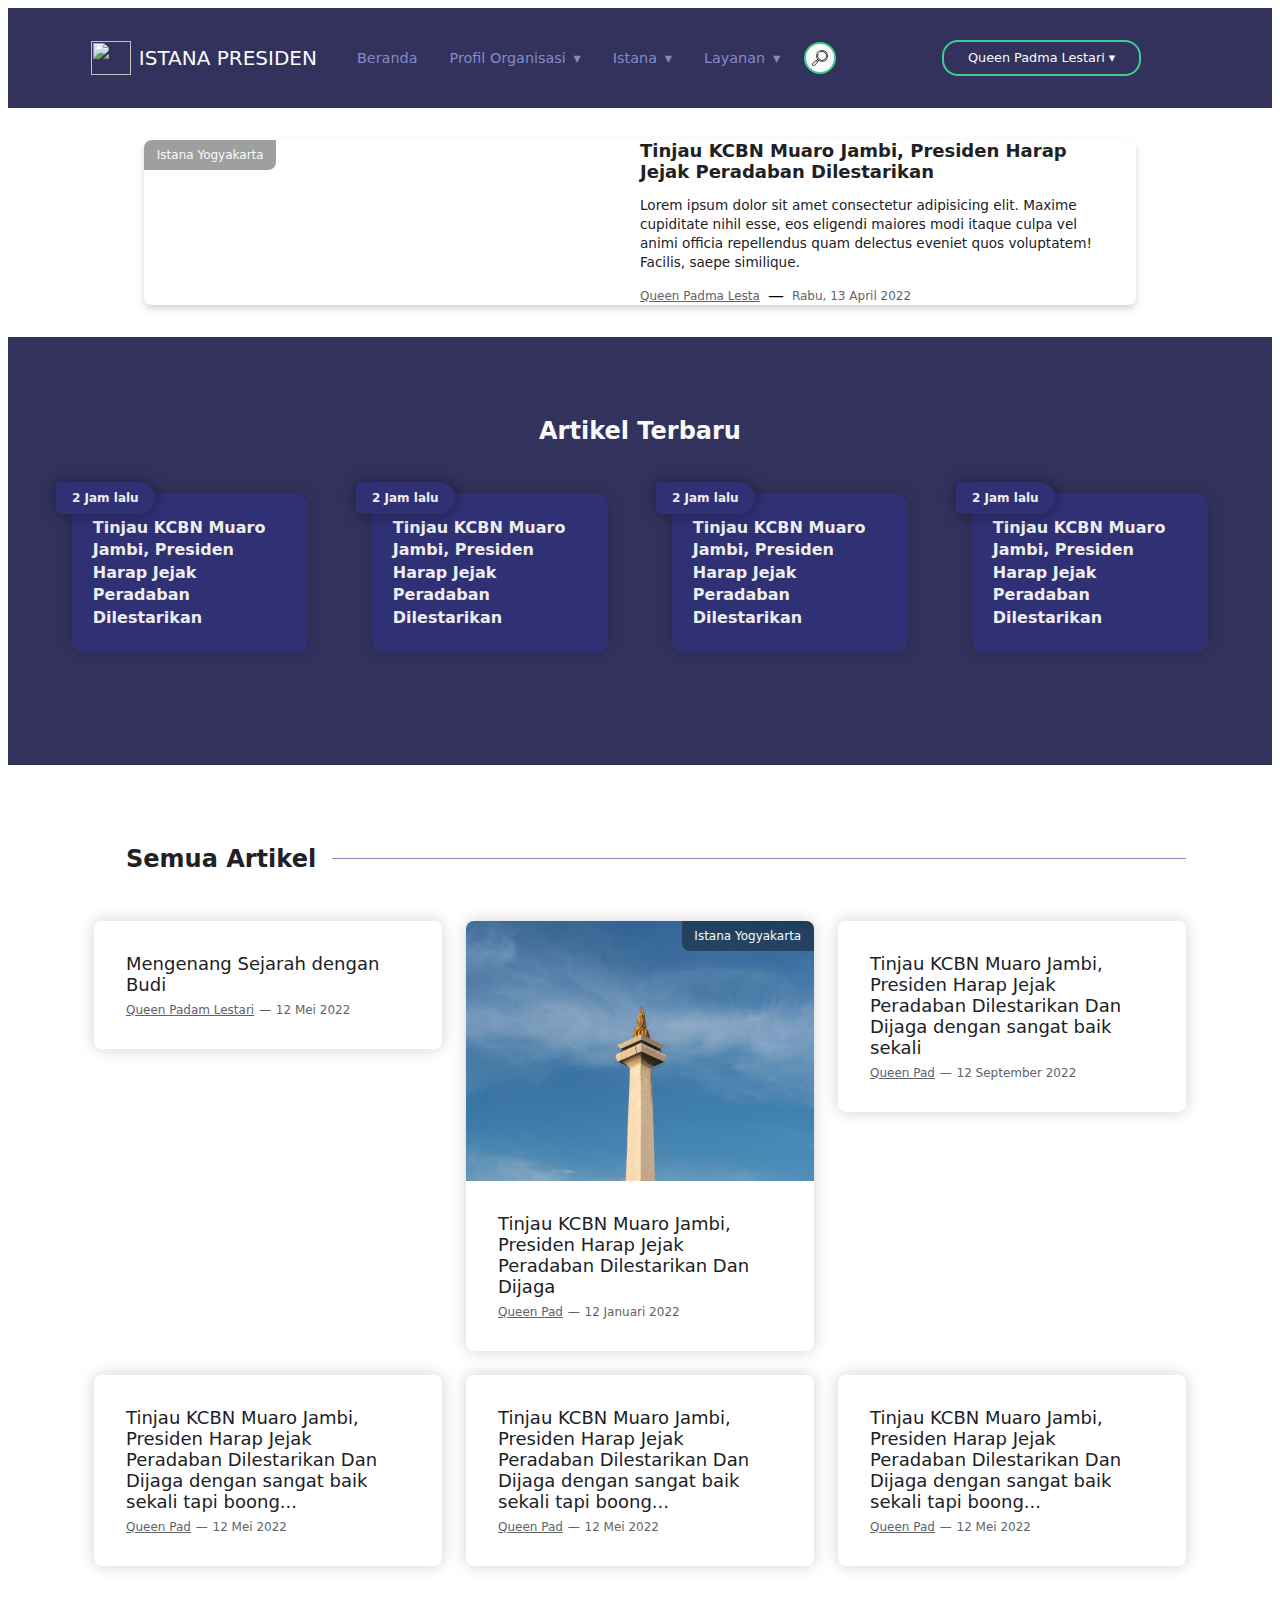
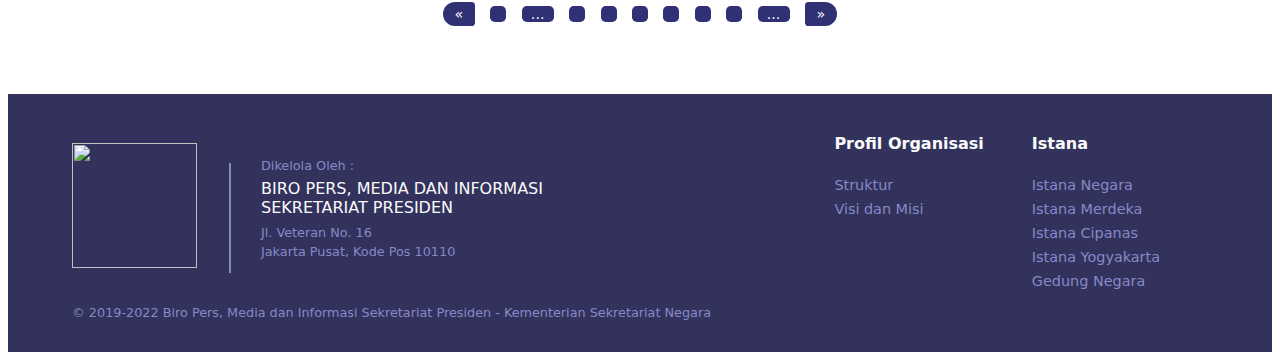
==== index.html @ d750a6d9 "mendesign ulang layout homepage" ====
<!DOCTYPE html>
<html lang="en">
<head>
    <meta charset="UTF-8">
    <meta http-equiv="X-UA-Compatible" content="IE=edge">
    <meta name="viewport" content="width=device-width, initial-scale=1.0">
    <link rel="stylesheet" href="css/style.css">
    <link rel="stylesheet" href="css/normalize.css">
    <link rel="icon" href="icons/iconHeader.svg">
    <link rel="mask-icon" href="icons/iconHeader.svg" color="#000000">
    <link rel="apple-touch-icon" href="icons/iconHeader.svg">
    <link rel="manifest" href="manifest.json">
    <script defer src="js/style.js"></script>
    <title> Istana Presiden </title>
</head>
<body>
    <!-- Scroll To Top Button -->
    <div class="stp-btn"> ▲ </div>

    <!-- Announcement -->

    <!-- Share Link -->

    <!-- navbar - 1 -->
    <nav class="navbar bg-costom style">
        <div class="container">
            <a class="navbar-brand" href="#">
                <img src="icons/iconHeader.svg" alt="" width="40" height="34" class="d-inline-block align-text-top me-2">
                ISTANA PRESIDEN
            </a>
            <div class="navbar-btn-toggle" role="button">
                <input type="checkbox" class="btn-nt">
                <span></span>
                <span></span>
                <span></span>
                <span></span>
                <span></span>
            </div>
            <div class="navbar-collapse">
                <ul class="navbar-nav">
                    <li class="nav-item">
                        <a class="nav-link" aria-current="page" href="#">Beranda</a>
                    </li>
                    <li class="nav-item costom">
                        <a class="nav-link">
                            Profil Organisasi
                        </a>
                        <div class="navbar-itm-dropdown">
                            <a href="" class="nid-itm"> Struktur </a>
                            <a href="" class="nid-itm"> Visi dan Misi </a>
                        </div>
                    </li>
                    <li class="nav-item costom">
                        <a class="nav-link">
                            Istana
                        </a>
                        <div class="navbar-itm-dropdown">
                            <a href="" class="nid-itm"> Istana Negara </a>
                            <a href="" class="nid-itm"> Istana Merdeka </a>
                            <a href="" class="nid-itm"> Istana Yogyakarta </a>
                            <a href="" class="nid-itm"> Istana Cipanas </a>
                            <a href="" class="nid-itm"> Gedung Negara  </a>
                        </div>
                    </li>
                    <li class="nav-item costom">
                        <a class="nav-link">
                            Layanan
                        </a>
                        <div class="navbar-itm-dropdown">
                            <a href="" class="nid-itm"> Layanan 1 </a>
                            <a href="" class="nid-itm"> Layanan 2 </a>
                            <a href="" class="nid-itm"> Layanan 3 </a>
                            <a href="" class="nid-itm"> Layanan 4 </a>
                            <a href="" class="nid-itm"> Layanan 5 </a>
                        </div>
                    </li>
                    <li class="searchIcon">
                        <input type="checkbox">
                        <div class="icon">
                            <img src="icons/searchIcon.png" >
                        </div>
                    </li>
                </ul>
                <ul class="navbar-nav login-reg">
                    <!-- <li class="nav-item">
                        <a href="pages/login.html#reg" class="nav-link reg-btn"> Registrasi </a>
                    </li>
                    <li class="nav-item">
                        <a href="pages/login.html" class="nav-link log-btn"> Login </a>
                    </li> -->
                    <li class="nav-item user-valid">
                        <div class="user-valid-info">
                            <span> Queen Padma Lestari </span>
                        </div>
                        <div class="user-valid-menu">
                            <a href="">
                                Dashboard
                            </a>
                            <form action="">
                                <button type="submit">
                                    Logout
                                </button>
                            </form>
                        </div>
                    </li>
                </ul>
            </div>
        </div>
    </nav>

    <!-- Searching -->
    <div class="container">
        <div class="searching">
            <form action="">
                <input type="text" placeholder="Cari Artikel...." class="searchInput">
                <button type="submit">Cari</button>
            </form>
        </div>
    </div>

    <!-- Costom Card Type 1 -->
    <div class="container">
        <div class="container-costom-card-type1">
            <div class="costom-card-type1">
                <section class="thumbnail-card-type1">
                    <a href="/tolol" class="arsip">
                        Istana Yogyakarta
                    </a>
                    <a href="">
                        <img src="icons/betina.jpg" alt="">
                    </a>
                </section>
                <section class="body-card-type1">
                    <div class="ct1-header">
                        <h3> <a href="">
                            Tinjau KCBN Muaro Jambi, Presiden Harap Jejak Peradaban Dilestarikan
                        </a> </h3>
                    </div>
                    <div class="ct1-excerpt">
                        <p>Lorem ipsum dolor sit amet consectetur adipisicing elit. Maxime cupiditate nihil esse, eos eligendi maiores modi itaque culpa vel animi officia repellendus quam delectus eveniet quos voluptatem! Facilis, saepe similique.</p>
                    </div>
                    <div class="ct1-meta-info">
                        <a href="" class="ct1-mi-itm user">
                            Queen Padma Lesta
                        </a>
                        <div class="separator"> — </div>
                        <span class="ct1-mi-itm time">
                            Rabu, 13 April 2022
                        </span>
                    </div>
                </section>
            </div>
        </div>
    </div>

    <!-- Costom HalfCard -->
    <div class="container-halfCard">
        <h2 class="halfCard-header">
            Artikel Terbaru
        </h2>
        <div class="group-halfCard">
            <a href="" class="halfCard" data-time="2 Jam lalu">
                <h4>
                    Tinjau KCBN Muaro Jambi, Presiden Harap Jejak Peradaban Dilestarikan 
                </h4>
            </a>
            <a href="" class="halfCard" data-time="2 Jam lalu">
                <h4>
                    Tinjau KCBN Muaro Jambi, Presiden Harap Jejak Peradaban Dilestarikan
                </h4>
            </a>
            <a href="" class="halfCard" data-time="2 Jam lalu">
                <h4>
                    Tinjau KCBN Muaro Jambi, Presiden Harap Jejak Peradaban Dilestarikan
                </h4>
            </a>
            <a href="" class="halfCard" data-time="2 Jam lalu">
                <h4>
                    Tinjau KCBN Muaro Jambi, Presiden Harap Jejak Peradaban Dilestarikan
                </h4>
            </a>
        </div>
    </div>

    <!-- Costom Card Type-2 -->
    <div class="container-grid">
        <!-- Category Title -->
        <div class="pageTitle">
            <section class="p-Title">
                <h3>Semua Artikel</h3>
            </section>
        </div>

        <div class="card-grid-container">
            <div class="costom-card-type2">
                <div class="thumbnail-card">
                    <a href="/tolol" class="arsip">
                        Istana Yogyakarta
                    </a>
                    <a href="">
                        <img src="icons/eko-herwantoro-mAxA2OmTmKA-unsplash.jpg" alt="">
                    </a>
                </div>
                <div class="header-card">
                    <!-- <a href="">Tinjau KCBN Muaro Jambi, Presiden Harap Jejak Peradaban Dilestarikan Dan Dijaga dengan Baik</a> -->
                    <a href="">Mengenang Sejarah dengan Budi</a>
                </div>
                <div class="footer-card">
                    <a href=""> Queen Padam Lestari </a>
                    <div class="separator"> — </div>
                    <span> 12 Mei 2022 </span>
                </div>
            </div>
            <div class="costom-card-type2">
                <div class="thumbnail-card">
                    <a href="/tolol" class="arsip">
                        Istana Yogyakarta
                    </a>
                    <a href="">
                        <img src="icons/sulthan-auliya-_oeQmY1zcBE-unsplash (1).jpg" alt="">
                    </a>
                </div>
                <div class="header-card">
                    <a href="">Tinjau KCBN Muaro Jambi, Presiden Harap Jejak Peradaban Dilestarikan Dan Dijaga</a>
                    <!-- <a href="">Mengenang Sejarah dengan Budi</a> -->
                </div>
                <div class="footer-card">
                    <a href=""> Queen Pad </a>
                    <div class="separator"> — </div>
                    <span> 12 Januari 2022 </span>
                </div>
            </div>
            <div class="costom-card-type2">
                <div class="thumbnail-card">
                    <a href="/tolol" class="arsip">
                        Istana Yogyakarta
                    </a>
                    <a href="">
                        <img src="icons/betina.jpg" alt="">
                    </a>
                </div>
                <div class="header-card">
                    <a href="">Tinjau KCBN Muaro Jambi, Presiden Harap Jejak Peradaban Dilestarikan Dan Dijaga dengan sangat baik sekali</a>
                    <!-- <a href="">Mengenang Sejarah dengan Budi</a> -->
                </div>
                <div class="footer-card">
                    <a href=""> Queen Pad </a>
                    <div class="separator"> — </div>
                    <span> 12 September 2022 </span>
                </div>
            </div>
            <div class="costom-card-type2">
                <div class="thumbnail-card">
                    <a href="/tolol" class="arsip">
                        Istana Yogyakarta
                    </a>
                    <a href="">
                        <img src="icons/betina.jpg" alt="">
                    </a>
                </div>
                <div class="header-card">
                    <a href="">Tinjau KCBN Muaro Jambi, Presiden Harap Jejak Peradaban Dilestarikan Dan Dijaga dengan sangat baik sekali tapi boong...</a>
                    <!-- <a href="">Mengenang Sejarah dengan Budi</a> -->
                </div>
                <div class="footer-card">
                    <a href=""> Queen Pad </a>
                    <div class="separator"> — </div>
                    <span> 12 Mei 2022 </span>
                </div>
            </div>
            <div class="costom-card-type2">
                <div class="thumbnail-card">
                    <a href="/tolol" class="arsip">
                        Istana Yogyakarta
                    </a>
                    <a href="">
                        <img src="icons/betina.jpg" alt="">
                    </a>
                </div>
                <div class="header-card">
                    <a href="">Tinjau KCBN Muaro Jambi, Presiden Harap Jejak Peradaban Dilestarikan Dan Dijaga dengan sangat baik sekali tapi boong...</a>
                    <!-- <a href="">Mengenang Sejarah dengan Budi</a> -->
                </div>
                <div class="footer-card">
                    <a href=""> Queen Pad </a>
                    <div class="separator"> — </div>
                    <span> 12 Mei 2022 </span>
                </div>
            </div>
            <div class="costom-card-type2">
                <div class="thumbnail-card">
                    <a href="/tolol" class="arsip">
                        Istana Yogyakarta
                    </a>
                    <a href="">
                        <img src="icons/betina.jpg" alt="">
                    </a>
                </div>
                <div class="header-card">
                    <a href="">Tinjau KCBN Muaro Jambi, Presiden Harap Jejak Peradaban Dilestarikan Dan Dijaga dengan sangat baik sekali tapi boong...</a>
                    <!-- <a href="">Mengenang Sejarah dengan Budi</a> -->
                </div>
                <div class="footer-card">
                    <a href=""> Queen Pad </a>
                    <div class="separator"> — </div>
                    <span> 12 Mei 2022 </span>
                </div>
            </div>
        </div>
    </div>

    <!-- Pagination -->
    <div class="paginate-container">
        <a href="#prev" class="paginate-itm prev arrow" data-page="1">«</a>
        <a href="#1" class="paginate-itm" data-page="1"></a>
        <a href="" class="paginate-itm separator">...</a>
        <a href="#2" class="paginate-itm" data-page="2"></a>
        <a href="#3" class="paginate-itm" data-page="3"></a>
        <a href="#4" class="paginate-itm" data-page="4"></a>
        <a href="#5" class="paginate-itm" data-page="5"></a>
        <a href="#6" class="paginate-itm" data-page="6"></a>
        <a href="#7" class="paginate-itm" data-page="7"></a>
        <a href="" class="paginate-itm separator">...</a>
        <a href="#next" class="paginate-itm next arrow" data-page="3">»</a>
    </div>

    <!-- Footer -->
    <div class="footer-container">
        <footer class="footer">
            <div class="media-footer">
                <section class="info-media-footer">
                    <div class="info-media-icon">
                        <img src="icons/setneg-logo.svg" width="125" height="125">
                    </div>
                    <div class="info-media-profil">
                        <span>Dikelola Oleh :</span>
                        <div class="media-profil">
                            <span> Biro Pers, Media dan Informasi </span>
                            <span> Sekretariat Presiden </span>
                        </div>
                        <span>
                            Jl. Veteran No. 16<br>
                            Jakarta Pusat, Kode Pos 10110 <br>
                            
                        </span>
                    </div>
                </section>
                <section class="links-media-footer">
                    <div class="links">
                        <h4> Profil Organisasi </h4>
                        <a href=""> Struktur </a>
                        <a href=""> Visi dan Misi </a>
                    </div>
                    <div class="links">
                        <h4> Istana </h4>
                        <a href=""> Istana Negara </a>
                        <a href=""> Istana Merdeka </a>
                        <a href=""> Istana Cipanas </a>
                        <a href=""> Istana Yogyakarta </a>
                        <a href=""> Gedung Negara </a>
                    </div>
                </section>
            </div>
            <div class="copyright-footer">
                <span> &copy; 2019-2022 Biro Pers, Media dan Informasi Sekretariat Presiden - Kementerian Sekretariat Negara </span>
            </div>
        </footer>
    </div>
</body>
</html>
---- css/style.css ----
/* Css Reset */
:root {
        --bgPrimary: #32325d;
        --bgSecondary: #303075;
        --bgSecondaryHover: #3e3e83;
        --bgtertiary: #3ecf8e;
        --lighter: #fafafa;
        --lighterDark: #e6e6e6;
        --textMutedLinks: #8789C6;
        --textMuted: #5f6368;
        --generalTeks: #202124;
        --subTeks: #5f6368;
        --shadowCard: 0 4px 6px -1px #0000001a,
                    0 4px 12px -1px #0000001a;
}
@font-face {
        font-family: 'poppinsMedium';
        src: url('../font/medium/poppins-medium-webfont.woff2') format('woff2'), 
        url('../font/medium/poppins-medium-webfont.woff') format('woff');
        font-weight: normal;
        font-style: normal;
}
body {
        font-family: 'poppinsMedium', system-ui, -apple-system,  sans-serif;
        overflow-x: hidden;
        -webkit-tap-highlight-color: rgba(0, 0, 0, 0); 
}
body::-webkit-scrollbar {
    width: .35rem;
}
body::-webkit-scrollbar-thumb {
    background-color: var(--bgPrimary);
    height: 4.15rem;
}
::selection {
    background-color: var(--bgPrimary);
    color: var(--lighter);
}
h1, h2, h3, h4, h5, h6 { 
        margin: 0; 
        padding: 0; 
}
*,
*::before,
*::after {
    box-sizing: border-box;
}
@media (prefers-reduced-motion: no-preference) {
    :root {
        scroll-behavior: smooth;
    }
}
@media (min-width: 320px) {
    .container {
        max-width: 100%;
        padding: 0 1.3rem;
    }
}
@media (min-width: 576px) {
    .container {
        max-width: 540px;
    }
}
@media (min-width: 768px) {
    .container {
        max-width: 720px;
    }
}
@media (min-width: 992px) {
    .container {
        max-width: 880px;
    }
}
@media (min-width: 1200px) {
    .container {
        max-width: 1140px;
    }
}
@media (min-width: 1400px) {
    .container {
        max-width: 1320px;
    }
}
.container, .container-grid {
    width: 100%;
    margin: 0 auto;
}



/* Scroll To Top Button */
.stp-btn {
    position: fixed;
    bottom: 4rem;
    right: 1.5rem;
    width: 50px;
    height: 50px;
    background: linear-gradient(120deg, #bdf5dc, white) ;
    border-radius: 50%;
    display: flex;
    align-items: center;
    justify-content: center;
    border: 2px solid var(--bgtertiary);
    color: #222250;
    cursor: pointer;
    z-index: 99;
    transition: 500ms;
    opacity: 0;
    visibility: hidden;
}
.stp-btn:hover {
    transform: rotate(360deg);
}
.stp-btn.active {
    opacity: 1;
    visibility: visible;
    bottom: 2rem;
}



/* Navbar Costom */
.navbar {
    width: 100%;
    padding: 1rem 0rem;
    background-color: var(--bgPrimary);
    display: flex;
    justify-content: center;
    position: relative;
    z-index: 3;
}
.navbar .container {
    display: flex;
}
.navbar .container .navbar-brand {
    display: flex;
    align-items: center;
    justify-content: center;
    font-size: 1.25rem;
    color: var(--lighter);
    white-space: nowrap;
}
.navbar .container .navbar-brand img {
    margin-right: .5rem;
}
.navbar .container a {
    text-decoration: none;
}
.navbar .container .navbar-collapse {
    display: flex;
    width: 100%;
    justify-content: space-between;
    align-items: center;
}
.navbar .container .navbar-collapse .navbar-nav {
    display: flex;
    padding: 0 2rem;
    list-style: none;
    align-items: center;
}
.navbar-nav .nav-item {
    width: max-content;
    margin-right: 1rem;
    font-size: .9rem;
}
.navbar-nav .nav-item .nav-link:hover {
    color: var(--lighter);
}
.nav-item .nav-link {
    padding: .5rem;
    color: var(--textMutedLinks);
}
    /* Navbar Dropdown Items */
    .nav-item.costom {
        position: relative;
    }
    .navbar-itm-dropdown::before {
        bottom: 100%;
        left: 50%;
        border: solid transparent;
        content: " ";
        height: 0;
        width: 0;
        position: absolute;
        pointer-events: none;
        border-color: #3ecf8e00;
        border-bottom-color: var(--bgtertiary);
        border-width: 12px;
        margin-left: -12px;
    }
    .navbar-nav:not(.login-reg) .nav-item > .nav-link {
        position: relative;
        font-size: .9rem;
    }
    .navbar-nav:not(.login-reg) .nav-item > .nav-link:hover::before {
        width: 100%;
    }
    .navbar-nav:not(.login-reg) .nav-item > .nav-link::before {
        content: '';
        position: absolute;
        bottom: -2px;
        left: 0;
        width: 0;
        height: 2px;
        transition: 300ms;
        border: 1rem;
        background-color: var(--bgtertiary);
    }
    .navbar-nav:not(.login-reg) .nav-item.costom:nth-of-type(3) .navbar-itm-dropdown {
        left: -80%;
    }
    .navbar-nav:not(.login-reg) .nav-item.costom:nth-of-type(4) .navbar-itm-dropdown {
        left: -30%;
    }
    .nav-item.costom .nav-link:hover ~ .navbar-itm-dropdown {
        visibility: visible;
        opacity: 1;
        transform: translateY(0);
        transition: 300ms;
    }
    .navbar-itm-dropdown:hover {
        visibility: visible;
        opacity: 1;
        transform: translateY(0);
    }
    .navbar-itm-dropdown {
        visibility: hidden;
        opacity: 0;
        position: absolute;
        transform: translateY(-1rem);
        background-color: var(--bgPrimary);
        border-top: 2px solid var(--bgtertiary);
        display: flex;
        flex-direction: column;
        align-items: center;
        transition: 0ms 200ms;
        width: max-content;
        top: 4.5rem;
        padding: 1rem;
        box-shadow: 0 0 1rem #00000060;
        left: 0;
        right: 0;
        border-radius: .5rem;
    }
    .nid-itm {
        width: 100%;
        height: 3rem;
        display: flex;
        align-items: center;
        box-sizing: border-box;
        padding: 1rem 2rem;
        font-size: .9rem;
        text-decoration: none;
        color: var(--textMutedLinks);
        transition: 300ms;
        position: relative;
        border-radius: .5rem;
    }
    .nid-itm:not(:last-child) {
        margin-bottom: .5rem;
    }
    
    .nid-itm:hover {
        color: var(--lighter);
        background-color: var(--bgSecondaryHover);
    }
    .nid-itm:hover::after {
        opacity: 1;
    }
    .nav-item.costom .nav-link {
        cursor: pointer;
    }
    .nav-item.costom .nav-link::after {
        content: '▾';
        margin-left: .2rem;
    }
    /* Navbar User Valid */
    .nav-item.user-valid {
        position: relative;
    }
    .nav-item.user-valid .user-valid-menu::before {
        bottom: 100%;
        left: 50%;
        border: solid transparent;
        content: " ";
        height: 0;
        width: 0;
        position: absolute;
        pointer-events: none;
        border-color: transparent;
        border-bottom-color: var(--bgtertiary);
        border-width: 12px;
        margin-left: -12px;
    }
    .nav-item.user-valid .user-valid-info {
        border: 2px solid var(--bgtertiary);
        display: flex;
        align-items: center;
        justify-content: center;
        min-width: 160px;
        max-width: 220px;
        padding: 1rem 1.5rem;
        border-radius: 1rem;
        cursor: pointer;
    }
    .user-valid-info > span {
        font-size: .8rem;
        color: var(--lighter);
        line-height: 0;
    }
    .user-valid-info > span::after {
        content: '▾';
    }
    .nav-item.user-valid .user-valid-info:hover ~ .user-valid-menu, .user-valid-menu:hover {
        opacity: 1;
        transform: translateY(0);
        visibility: visible;
        transition: 300ms;
    }
    .user-valid-menu {
        position: absolute;
        background: var(--bgPrimary);
        width: clamp(190px, 100%, 190px);
        display: flex;
        flex-direction: column;
        align-items: center;
        margin-top: 3rem;
        border-radius: .5rem;
        padding: 1rem;
        transition: 0ms 300ms;
        box-shadow: 0 0 1rem #00000060;
        border-top: 2px solid var(--bgtertiary);
        transform: translateY(-1rem);
        opacity: 0;
        visibility: hidden;
    }
    .user-valid-menu > *:not(:last-child) {
        margin-bottom: .5rem;
    }
    .user-valid-menu > a {
        width: 100%;
        display: flex;
        justify-content: left;
        padding: 1rem 0 1rem 2rem;
        transition: 300ms;
    }
    .user-valid-menu a > img, .user-valid-menu form button > img {
        margin-right: .5rem;
    }
    .user-valid-menu > a, .user-valid-menu form button {
        background-color: transparent;
        border-radius: .3rem;
        color: var(--textMutedLinks);
    }
    .user-valid-menu > a:hover, .user-valid-menu form button:hover {
        background-color: var(--bgSecondaryHover);
        color: var(--lighter);
    }
    .user-valid-menu > form {
        width: 100%;
    }
    .user-valid-menu  form button {
        width: 100%;
        padding: 1rem 0 1rem 2rem;
        border: none;
        outline: none;
        cursor: pointer;
        transition: 300ms;
        display: flex;
        align-items: center;
    }
    /* Navbar Login Reg Items Button */
    .login-reg {
        padding-left: 0;
    }
    .login-reg .nav-item:first-child  {
        margin-right: 1rem;
    }
    .login-reg .nav-item .nav-link {
        border: 2px solid var(--bgtertiary);
        color: var(--lighter);
        display: flex;
        justify-content: center;
        align-items: center;
        width: 120px;
        height: 40px;
        font-size: .8rem;
        transition: 300ms;
        line-height: 0;
        border-radius: .25rem;
    }
    .login-reg .nav-item .nav-link:hover {
        background-color: var(--bgPrimary);
    }
    /* Navbar Button Toggle */
    .navbar-btn-toggle {
        display: none;
    }
    /* Search Icon */
    .searchIcon {
        position: relative;
        margin-right: 1rem;
    }
    .searchIcon input[type = "checkbox"] {
        position: absolute;
        width: 100%;        
        height: 100%;
        opacity: 0;
        cursor: pointer;        
    }
    .searchIcon .icon {
        background-color: var(--lighter);
        border: 2px solid var(--bgtertiary);
        display: flex;
        justify-content: center;
        align-items: center;
        border-radius: 50%;
        width: 2rem;
        height: 2rem;
    }
    .searchIcon .icon img {
        width: 1rem;
        height: 1rem;
        display: block;
    }
    @media screen and (max-width: 1024px) {
        .searchIcon {
            display: none;
        }
        .navbar .container {
            justify-content: space-between;
            align-items: center;
        }
        .navbar .container .navbar-collapse {
            position: absolute;
            flex-direction: column;
            justify-content: space-evenly;
            width: auto;
            top: 80%;
            right: 1.3rem;
            margin-top: 1rem;
            background-color: var(--bgPrimary);
            box-shadow: 0 0 1rem #00000060;
            border-radius: .5rem;
            opacity: 0;
            visibility: hidden;
            transition: 300ms;
        }
        .navbar .container .navbar-collapse.navbar-animate {
            top: 100%;
            opacity: 1;
            visibility: visible;
        }
        .navbar .container .navbar-collapse .navbar-nav:not(.login-reg) {
            flex-direction: column;
            margin: 0;
            padding: 1rem 0;
        }
        .navbar-collapse .navbar-nav:not(.login-reg) .nav-item {
            margin: 0;
            border-radius: .5rem;
            width: 280px;
        }
        .navbar-collapse .navbar-nav:not(.login-reg) .nav-item .nav-link {
            width: 90%;
            height: 3rem;
            padding-left: 2rem;
            display: flex;
            justify-content: left;
            align-items: center;
            border-radius: .5rem;
            transition: 300ms;
            margin-left: .7rem;
        }
        .navbar-collapse .navbar-nav:not(.login-reg) .nav-item .nav-link:hover {
            background-color: var(--bgSecondaryHover);
        }
        .navbar-nav:not(.login-reg) .nav-item > .nav-link::before {
            display: none;
        }
        .navbar-nav.login-reg {
            justify-content: space-between;
            width: 100%;
            margin: 0;
            padding: 1rem;
            position: relative;
        }
        .navbar-nav.login-reg::before {
            content: '';
            position: absolute;
            top: 0;
            left: 1.25rem;
            width: 85%;
            height: 2px;
            background-color: #5d5d79;
        }
        .navbar-nav.login-reg .nav-item {
            margin-right: 0;
            padding: 1rem 0;
        }
        .navbar-btn-toggle {
            display: flex;
            flex-direction: column;
            justify-content: space-evenly;
            position: relative;
            width: 30px;
            height: 30px;
        }
        .navbar-btn-toggle input[type = 'checkbox'] {
            cursor: pointer;
            width: 100%;
            height: 100%;
            position: absolute;
            opacity: 0;
            z-index: 2;
        }
        .navbar-btn-toggle span {
            background-color: var(--lighter);
            width: 100%;
            height: 3px;
            border-radius: 1rem;
            transition: 200ms;
            transform-origin: left;
            --animateDelay : 100ms;
        }
        .navbar-btn-toggle span:nth-child(2) {
            transition: 200ms calc(6 * var(--animateDelay));
        }
        .navbar-btn-toggle span:nth-child(3) {
            transition: 200ms calc(5 * var(--animateDelay));
        }
        .navbar-btn-toggle span:nth-child(4) {
            transition: 200ms calc(4 * var(--animateDelay));
        }
        .navbar-btn-toggle span:nth-child(5), .navbar-btn-toggle span:last-child {
            width: 0%;
            position: absolute;
            opacity: 0;
        }.navbar-btn-toggle span:nth-child(5) {
            margin-bottom: .5rem;
            transform: rotate(45deg) translate(-3px, -6px);
            transition: 200ms calc(2 * var(--animateDelay));
        }
        .navbar-btn-toggle span:last-child {
            margin-top: .5rem;
            transform: rotate(-45deg) translate(-3px, 6px);
            transition: 200ms calc(3 * var(--animateDelay));
        }
            /* Toggle Button Animation */
            .navbar-btn-toggle input:checked ~ span:nth-child(2) {
                width: 0;
                transition: 200ms 0ms;
            }
            .navbar-btn-toggle input:checked ~ span:nth-child(3) {
                width: 0;
                transition: 200ms var(--animateDelay);
            }
            .navbar-btn-toggle input:checked ~ span:nth-child(4) {
                width: 0;
                transition: 200ms calc(2 * var(--animateDelay));
            }
            .navbar-btn-toggle input:checked ~ span:nth-child(5) {
                width: 100%;
                opacity: 1;
                transition: 200ms calc(3 * var(--animateDelay));
            } 
            .navbar-btn-toggle input:checked ~ span:last-child {
                width: 100%;
                transition: 200ms calc(4 * var(--animateDelay));
                opacity: 1;
            }
             /* Dropdown Item */
            .nav-item.costom .navbar-itm-dropdown {
                visibility: hidden;
                position: absolute;
                border-radius: 0;
                transform: translateY(0);
                padding: .8rem;
                margin-left: 1rem;
                border-bottom: 2px solid var(--bgtertiary);
                box-shadow: none;
                display: none;
            }
            .nav-item.costom .navbar-itm-dropdown.nid-animate {
                display: flex;
                position: static;
                visibility: visible;
                opacity: 1;
            }
            .nav-item.costom .nav-link:hover ~ .navbar-itm-dropdown.nid-animate,.navbar-itm-dropdown.nid-animate:hover {
                position: static;
                opacity: 1;
                visibility: visible;
                display: flex;
            }
            .navbar-itm-dropdown::before {
                display: none;
            }
            /* Navbar User Valid */
            .user-valid-menu {
                margin-top: 2rem;
            }
    }
    @media screen and ( min-width: 1400px ) {
        .navbar-collapse .navbar-nav .nav-item {
            font-size: 1rem;
        }
        .navbar-nav:not(.login-reg) .nav-item > .nav-link::before {
            height: 3px;
        }
        .login-reg .nav-item .nav-link {
            border: 3px solid var(--bgtertiary);
        }
    }



/* Jumlah Artikel */
.ja-container {
    width: 100%;
    padding: 0 2rem;
}
.ja-container p {
    display: flex;
    font-weight: bold;
}
.ja-num {
    margin-left: 1rem;
    position: relative;
    display: flex;
    justify-content: center;
    padding: 0 .3rem;
}
.ja-num::before {
    content: '';
    position: absolute;
    width: 100%;
    height: 3px;
    border-radius: 1rem;
    bottom: -.2rem;
    background: #56c995;
}
@media screen and (max-width:632px) {
    div.ja-container {
        padding: 0;
    }
}



/* Page Article Title */
.pageTitle {
        width: 100%;
        height: 60px;
        margin-bottom: 2rem;
        display: flex;
        overflow: hidden;
        padding: 0 2rem;
        position: relative;
}
.p-Title {
        display: flex;
        align-items: center;
        background: url(../icons/dots-bg.svg);
        background-repeat: no-repeat;
        background-size: contain;
        padding: 0 1rem 0 0;
        width: 100%;
        height: 100%;
}
.p-Title h3 {
        font-size: clamp(1.25rem, 2vw, 1.5rem);
        color: var(--generalTeks);
}
.p-Title h3::after {
        content: '';
        position: absolute;
        width: 100%;
        height: 1px;
        margin: 0 1rem;
        bottom: 50%;
        background-color: var(--textMutedLinks);
}



/* Searching */
.searching {
    width: 100%;
    max-width: 992px;
    margin: 0rem auto 0rem;
    opacity: 0;
    transition: all 200ms;
}
.active {
    opacity: 1;
    margin: 2rem auto;
    transition: all 200ms;
}
.searching form {
    display: flex;
    justify-content: center;
    align-items: center;
    width: 100%;
    height: 100%;
    --heightChild: 32px;
}
.searchInput {
    width: 100%;
    height: var(--heightChild);
    outline: none;
    border: 2px solid var(--bgSecondary);
    padding: .5rem 1rem;
    border-radius: .5rem 0 0 .5rem;
    font-size: .75rem;
    line-height: 0;
}
.searching form button {
    outline: none;
    border: none;
    background-color: var(--bgSecondary);
    color: var(--lighter);
    cursor: pointer;
    line-height: 0;
    border-radius: 0 .5rem .5rem 0;
    font-size: .75rem;
    width: 6.25rem;
    height: var(--heightChild);
    transition: 300ms;
}
.searching form button:hover {
    background-color: var(--bgSecondaryHover);
}
@media screen and (max-width: 1024px) {
    div.searching {
        margin: 1.3rem auto;
        max-width: 52rem;
        opacity: 1;
    }
}



/* Costom Card - 1 */
.container-costom-card-type1 {
    width: 100%;
    display: flex;
    justify-content: center;
    align-items: center;
    flex-direction: column;
    margin: 0rem 0 2rem;
}
.costom-card-type1 {
    width: 100%;
    max-width: 992px;
    display: flex;
    border-radius: .5rem;
    transition: 300ms ease;
    box-shadow: var(--shadowCard);
    position: relative;
    z-index: 1;
}
.costom-card-type1:hover {
    box-shadow: var(--shadowCard),
    0 4px 18px #0000001a;
}
    /* Thumbnail Card Type 1 */
.costom-card-type1 .thumbnail-card-type1 {
    position: relative;
    flex: 1;
    display: flex;
    align-items: center;
}
.costom-card-type1 .thumbnail-card-type1 .arsip {
    top: 0;
    left: 0;
    right: auto;
    border-radius: .5rem 0;
}
.costom-card-type1 .thumbnail-card-type1 img {
    max-width: 100%;
    display: block;
    border-radius: .5rem 0 0 .5rem;
}
    /* Body Card Type 1 */
.body-card-type1 {
    display: flex;
    flex-direction: column;
    justify-content: center;
    width: 100%;
    flex: 1;
    box-sizing: border-box;
    padding: 0 2rem;
}
.ct1-excerpt {
    font-size: .85rem;
    line-height: 1.2rem;
    color: var(--generalTeks);
}
.ct1-meta-info {
    display: flex;
    align-items: center;
}
.ct1-header h3 a {
    color: var(--generalTeks);
    text-decoration: none;
    font-size: 1.125rem;
}
.ct1-meta-info .ct1-mi-itm {
    color: var(--subTeks);
    font-size: .75rem;
    display: flex;
    border-radius: .3rem;
}
.ct1-meta-info .ct1-mi-itm.user:hover {
    color: var(--generalTeks);
}
.ct1-meta-info .separator {
    margin: 0 .5rem;
}
    /* Responsive Card Type 1 Breakpoints */
@media screen and (max-width: 1015px) {
    .costom-card-type1 {
        flex-direction: column;
        max-width: 880px;
        min-width: 18rem;
        margin-top: 0;
    }
    .costom-card-type1 .thumbnail-card-type1 img {
        border-radius: .5rem .5rem 0 0;
        max-width: 100%;
    }
    .body-card-type1 {
        padding: 1.8rem;
    }
    .ct1-meta-info .separator {
        margin: 0 .3rem;
    }
}



/* Costom card - 1.5 */
.container-halfCard {
    width: 100%;
    margin: 2rem auto;
    background-color: var(--bgPrimary);
    padding: 5rem 1rem;
    display: flex;
    align-items: center;
    flex-direction: column;
}
.container-halfCard .halfCard-header {
    color: var(--lighter);
    margin-bottom: 3rem;
}
.container-halfCard .group-halfCard {
    max-width: 1200px;
    width: 100%;
    display: flex;
}
.group-halfCard .halfCard {
    margin: 0 2rem 2rem;
    width: clamp(15rem, 50vw, 16rem);
    height: clamp(10rem, 100vh, 10rem);
    border-radius: .8rem;
    padding: 1.3rem;
    transition: 300ms;
    display: flex;
    align-items: center;
    justify-content: center;
    box-sizing: border-box;
    text-decoration: none;
    color: #ededed;
    line-height: 1.4rem;
    position: relative;
    box-shadow: 0 0 1rem #00000030;
    background-color: var(--bgSecondary);
}
.group-halfCard .halfCard:hover {
    background-color: var(--bgSecondaryHover);
    box-shadow: none;
}
.group-halfCard .halfCard::before {
    position: absolute;
    border-radius: .3rem;
    display: flex;
    justify-content: center;
    align-items: center;
    background-color: var(--bgSecondary);
    box-shadow: 0 0 1rem #00000060;
    font-weight: bold;
    content: attr(data-time);
    width: auto;
    font-size: .75rem;
    left: -1rem;
    padding: .5rem 1rem;
    border-radius: .3rem 1rem 1rem .3rem;
    top: -.7rem;
    line-height: 1rem;
}
@media screen and (max-width: 1024px) {
    .container-halfCard .group-halfCard {
        flex-wrap: wrap;
        max-width: 768px;
        justify-content: space-evenly;
    }
}




/* Costom card - 2 */
.container-grid {
    max-width: 1156px;
    padding: 2rem;
}
.card-grid-container {
        width: 100%;
        display: grid;
        grid-template-columns: repeat(auto-fill, minmax(18rem, 1fr));
        grid-auto-rows: auto;
        justify-items: center;
        place-content: center;
        column-gap: 1.5rem;
        row-gap: 1.5rem;
}
.costom-card-type2 {
        width: 100%;
        height: max-content;
        position: relative;
        border-radius: .5rem;
        box-shadow: 0 0 1rem #00000030;
}
.thumbnail-card {
    position: relative;
    max-height: 260px;
    overflow: hidden;
}
.thumbnail-card-type1 .arsip,
.thumbnail-card .arsip {
    position: absolute;
    z-index: 5;
    right: 0;
    padding: .5rem .8rem;
    border-radius: 0 .5rem 0 .5rem;
    font-size: .75rem;
    text-decoration: none;
    color: var(--lighter);
    background-color: #00000060;
}
.thumbnail-card img {
        max-width: 100%;
        display: block;
        border-radius: .5rem .5rem 0 0;
}
.header-card {
        max-height: 10rem;
        min-height: 2rem;
        width: 100%;
        padding: 2rem 2rem .5rem 2rem;
        display: flex;
        align-items: center;
        overflow: hidden;
}
.header-card a {
        margin: 0;
        color: var(--generalTeks);
        text-decoration: none;
        font-weight: 500;
        font-size: 1.125rem;
}
.footer-card {
    display: flex;
    width: 100%;
    align-items: center;
    padding: 0rem 0 2rem 2rem;
}
.footer-card .separator {
    margin: 0 .3rem;
}
.footer-card > * {
    font-size: .75rem;
    color: var(--subTeks);
}
.footer-card a:hover {
    color: var(--generalTeks);
}
    @media screen and (max-width: 992px) {
        .container-grid {
            max-width: 768px;
        }
        div.card-grid-container {
            grid-template-columns: repeat(auto-fill, minmax(18rem, 1fr));
        }
    }
        /* Mobile Card Size */
    @media screen and (max-width: 663px) {
        .container-grid {
            max-width: 425px;
        }
        div.pageTitle {
            padding: 0;
        }
        .p-Title {
            padding: 0;
        }
    }



/* Pagination */
.paginate-container {
    display: flex;
    justify-content: space-evenly;
    align-items: center;
    width: clamp(20rem, 50vw, 26.5625rem);
    height: 2rem;
    margin: 0rem auto;
}
.paginate-container .paginate-itm {
    text-decoration: none;
    color: var(--lighter);
    background-color: var(--bgSecondary);
    width: 1rem;
    height: 1rem;
    border-radius: .3rem;
    font-size: .9rem;
    transition: 200ms;
    position: relative;
}
.paginate-container .paginate-itm.separator {
    width: 2rem;
    display: flex;
    justify-content: center;
    align-items: center;
    pointer-events: none;
}
.paginate-container a.paginate-itm.separator::before {
    display: none;
}
.paginate-itm:not(.paginate-itm.arrow)::before {
    content: attr(data-page);
    position: absolute;
    top: -.8rem;
    left: -.25rem;
    width: 1.5rem;
    height: 1.5rem;
    border-radius: .3rem;
    display: flex;
    justify-content: center;
    align-items: center;
    font-size: inherit;
    background-color: var(--bgSecondaryHover);
    transition: 200ms 100ms;
    transform: scale(0);
}
.paginate-itm:not(.paginate-itm.arrow):hover::before,
.paginate-itm:not(.paginate-itm.arrow).active::before {
    top: -1rem;
    transform: scale(1);
}
.paginate-itm.active {
    background-color: var(--bgSecondaryHover);
}
.paginate-itm:hover {
    background-color: var(--bgSecondaryHover);
}
.paginate-itm.arrow {
    width: 2rem;
    height: 1.5rem;
    display: flex;
    align-items: center;
    justify-content: center;
    position: relative;
}
.paginate-itm.arrow.disable {
    pointer-events: none;
    color: var(--textMutedLinks);
} 
.paginate-itm.prev {
    border-radius: 1rem .3rem .3rem 1rem;
}
.paginate-itm.next {
    border-radius: .3rem 1rem 1rem .3rem;
}
.paginate-itm.prev::after {
    transform: translateX(.03rem);
}
.paginate-itm.arrow::after {
    content: attr(data-page);
    margin: auto;
    background-color: var(--bgSecondary);
    position: absolute;
    transition: 100ms;
    transform: scale(0);
}
.paginate-itm.arrow:hover::after {
    transform: scale(1);
    background-color: var(--bgSecondaryHover);
}



/* Not Found Style */
.nf-container {
    width: 100%;
    display: flex;
    align-items: center;
    justify-content: center;
}
.group-items {
    display: flex;
    align-items: center;
}
.nf-img img  {
    display: block;
    line-height: 0;
    width: clamp(18rem, 50vw, 25rem);
}
.nf-message {
    width: clamp(30ch, 50vw, 45ch);
}
.nf-message span h3 {
    font-size: 3rem;
}
.nf-btn-back {
    background-color: var(--bgSecondary);
    color: var(--lighter);
    text-decoration: none;
    font-size: .9rem;
    padding: .9rem 1rem;
    margin: 1.3rem 0;
    display: inline-flex;
    border-radius: .5rem;
    transition: 300ms;
}
.nf-btn-back:hover {
    background-color: var(--bgSecondaryHover);
}
@media screen and (max-width: 768px) {
    .group-items {
        flex-direction: column;
    }
    .nf-message {
        text-align: center;
    }
    .nf-message > span {
        font-size: .9rem;
    }
    .group-nf-item {
        display: flex;
        flex-direction: column;
        align-items: center;
        transform: translateY(-3rem);
    }
}



/* Footer */
.footer-container {
    width: 100%;
    margin-top: 4rem;
    background-color: var(--bgPrimary);
    display: flex;
    justify-content: center;
}
.footer {
    width: 100%;
    max-width: 1320px;
    display: flex;
    flex-direction: column;
    padding: 2rem 4rem;
    color: var(--lighter);
}
.media-footer {
    display: flex;
}
.info-media-footer {
    display: flex;
    align-items: center;
    width: 50%;
}
.info-media-profil {
    margin-left: 2rem;
    padding: .5rem 2rem;
    position: relative;
}
.info-media-profil::before {
    content: '';
    position: absolute;
    left: 0;
    top: 1rem;
    width: 2px;
    height: 110px;
    background-color: var(--textMutedLinks);
}
.info-media-profil .media-profil {
    display: flex;
    flex-direction: column;
    margin: .3rem 0;
    text-transform: uppercase;
}
.info-media-profil > span {
    font-size: .8rem;
    color: var(--textMutedLinks);
}
.links-media-footer {
    width: 50%;
    padding: .5rem 3rem 0 0;
    display: flex;
    justify-content: end;
}
.links-media-footer .links {
    display: flex;
    flex-direction: column;
}
.links-media-footer .links h4 {
    margin-bottom: 1rem;
}
.links-media-footer .links > a {
    text-decoration: none;
    font-size: .9rem;
    margin-top: .5rem;
    color: var(--textMutedLinks);
}
.links-media-footer .links > a:hover {
    color: var(--lighter);
}
.links-media-footer .links:not(:last-child) {
    margin-right: 3rem;
}
.copyright-footer {
    font-size: .8rem;
    color: var(--textMutedLinks);
    padding-top: 1rem;
}
/* Footer Responsive Breakpoints  */
@media screen and (max-width: 1024px) {
    .info-media-icon {
        display: none;
    }
}
@media screen and (max-width: 768px) {
    .footer {
        padding: 2rem 0;
        padding-bottom: 0;
        max-width: auto;
    }
    .media-footer {
        flex-direction: column;
    }
    .info-media-footer {
        width: 100%;
        justify-content: center;
        text-align: center;
    }
    .info-media-profil {
        margin-left: 0;
        padding: 0 0 1rem;
    }
    .info-media-profil .media-profil {
        font-size: clamp(.9rem, 1vw, 1rem);
    }
    .links-media-footer, .info-media-profil::before {
        display: none;
    }
    .copyright-footer {
        padding: 1rem 4rem;
        background-color: #212153;
    }
}
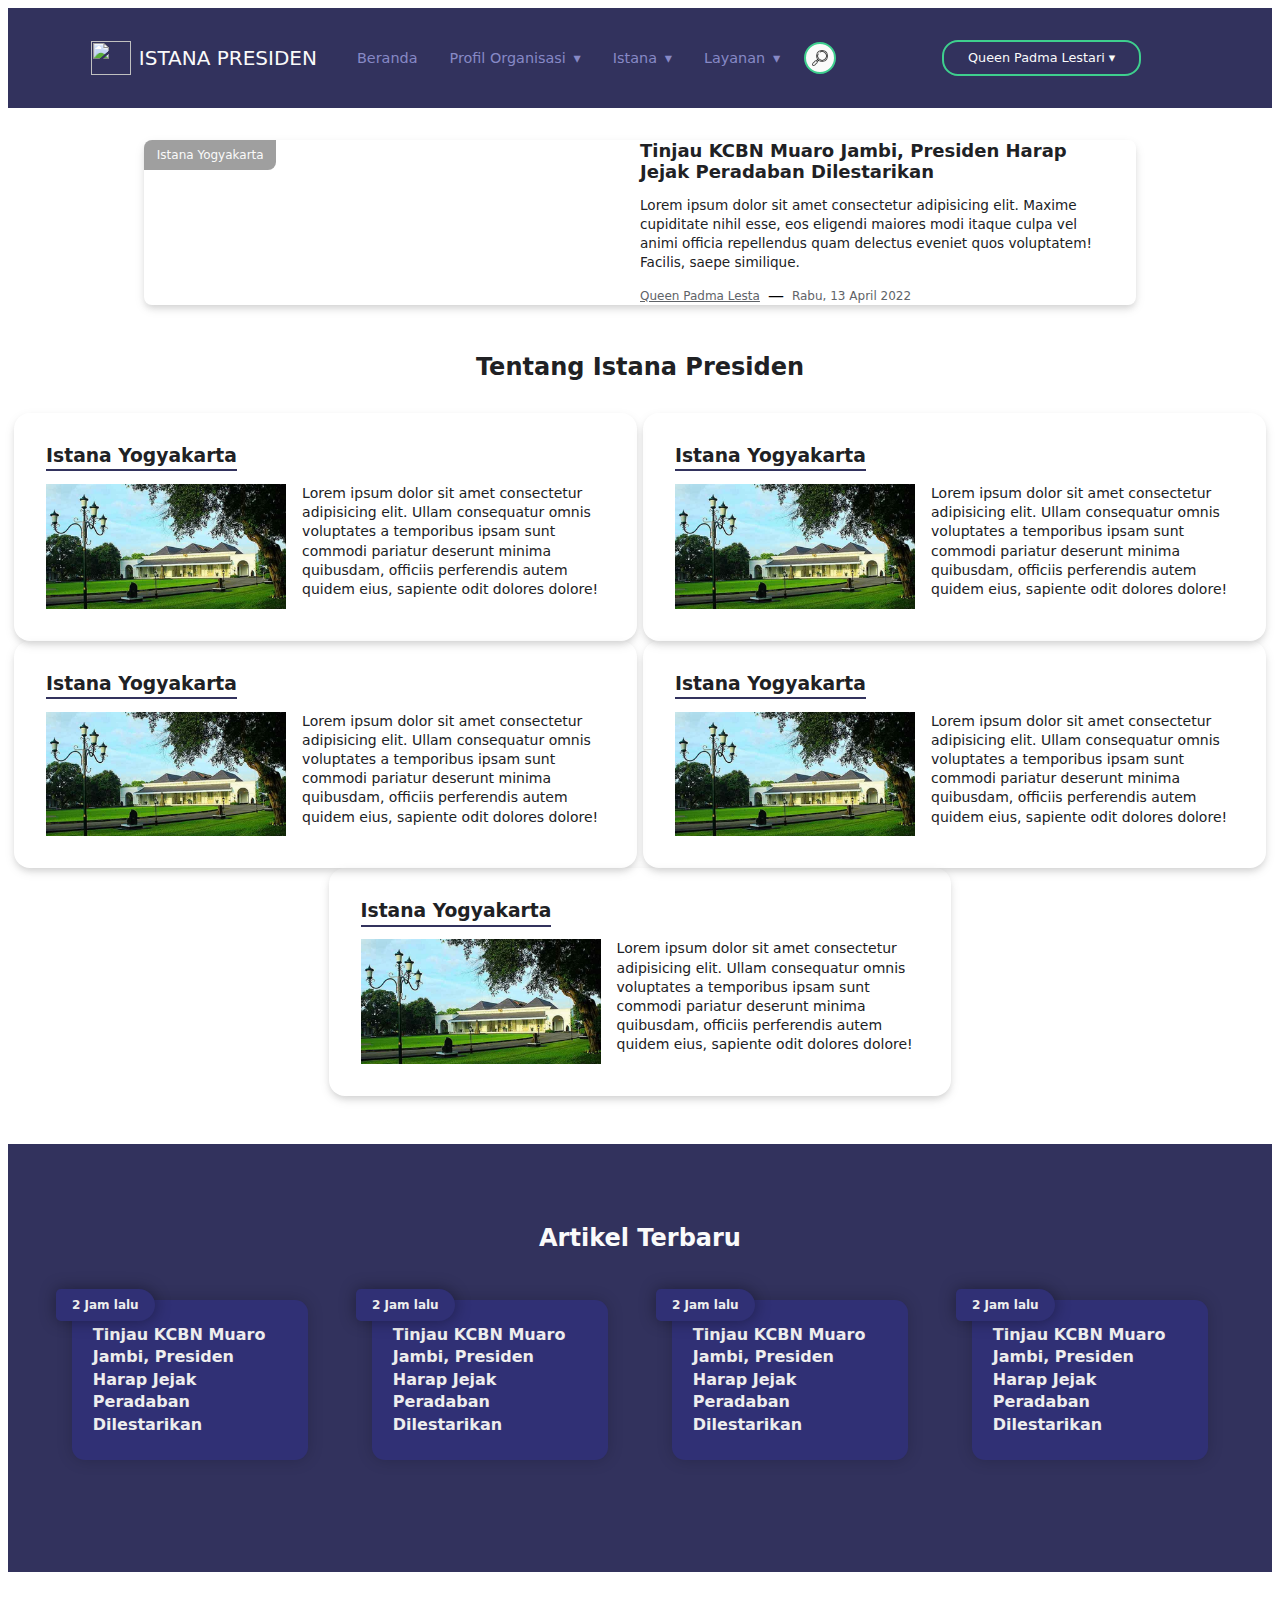
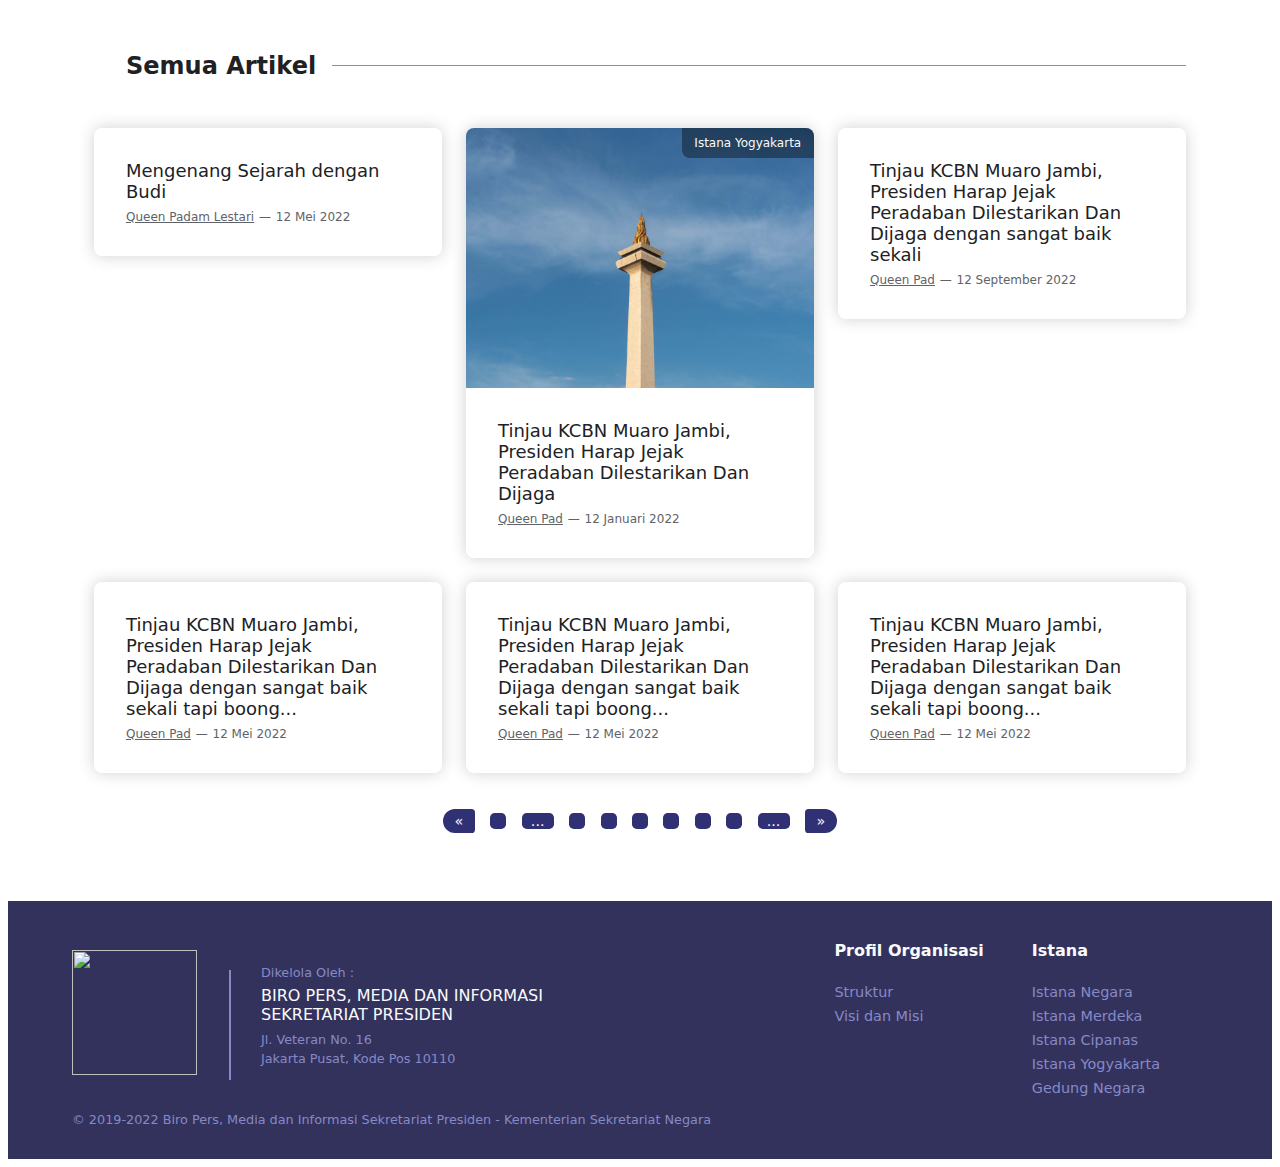
==== commit 4c924b23: "membuat content tambahan tentan istana presiden" ====
--- a/index.html
+++ b/index.html
@@ -153,6 +153,80 @@
         </div>
     </div>
 
+    <!-- About Istana Presiden -->
+    <div class="aboutContainer">
+        <div class="sectionTitle">
+            <h2> Tentang Istana Presiden </h2>
+        </div>
+        <div class="istanaCard-Container">
+            <a href="" class="istanaCard">
+                <div class="istanaTitle">
+                    <h3>Istana Yogyakarta</h3>
+                </div>
+                <div class="istanaProfil">
+                    <div class="istanaThumb">
+                        <img src="icons/istanaYogyakarta.jpg" alt="Istana Yogyakarta">
+                    </div>
+                    <div class="istanaInfo">
+                        <p>Lorem ipsum dolor sit amet consectetur adipisicing elit. Ullam consequatur omnis voluptates a temporibus ipsam sunt commodi pariatur deserunt minima quibusdam, officiis perferendis autem quidem eius, sapiente odit dolores dolore!</p>
+                    </div>
+                </div>
+            </a>
+            <a href="" class="istanaCard">
+                <div class="istanaTitle">
+                    <h3>Istana Yogyakarta</h3>
+                </div>
+                <div class="istanaProfil">
+                    <div class="istanaThumb">
+                        <img src="icons/istanaYogyakarta.jpg" alt="Istana Yogyakarta">
+                    </div>
+                    <div class="istanaInfo">
+                        <p>Lorem ipsum dolor sit amet consectetur adipisicing elit. Ullam consequatur omnis voluptates a temporibus ipsam sunt commodi pariatur deserunt minima quibusdam, officiis perferendis autem quidem eius, sapiente odit dolores dolore!</p>
+                    </div>
+                </div>
+            </a>
+            <a href="" class="istanaCard">
+                <div class="istanaTitle">
+                    <h3>Istana Yogyakarta</h3>
+                </div>
+                <div class="istanaProfil">
+                    <div class="istanaThumb">
+                        <img src="icons/istanaYogyakarta.jpg" alt="Istana Yogyakarta">
+                    </div>
+                    <div class="istanaInfo">
+                        <p>Lorem ipsum dolor sit amet consectetur adipisicing elit. Ullam consequatur omnis voluptates a temporibus ipsam sunt commodi pariatur deserunt minima quibusdam, officiis perferendis autem quidem eius, sapiente odit dolores dolore!</p>
+                    </div>
+                </div>
+            </a>
+            <a href="" class="istanaCard">
+                <div class="istanaTitle">
+                    <h3>Istana Yogyakarta</h3>
+                </div>
+                <div class="istanaProfil">
+                    <div class="istanaThumb">
+                        <img src="icons/istanaYogyakarta.jpg" alt="Istana Yogyakarta">
+                    </div>
+                    <div class="istanaInfo">
+                        <p>Lorem ipsum dolor sit amet consectetur adipisicing elit. Ullam consequatur omnis voluptates a temporibus ipsam sunt commodi pariatur deserunt minima quibusdam, officiis perferendis autem quidem eius, sapiente odit dolores dolore!</p>
+                    </div>
+                </div>
+            </a>
+            <a href="" class="istanaCard">
+                <div class="istanaTitle">
+                    <h3>Istana Yogyakarta</h3>
+                </div>
+                <div class="istanaProfil">
+                    <div class="istanaThumb">
+                        <img src="icons/istanaYogyakarta.jpg" alt="Istana Yogyakarta">
+                    </div>
+                    <div class="istanaInfo">
+                        <p>Lorem ipsum dolor sit amet consectetur adipisicing elit. Ullam consequatur omnis voluptates a temporibus ipsam sunt commodi pariatur deserunt minima quibusdam, officiis perferendis autem quidem eius, sapiente odit dolores dolore!</p>
+                    </div>
+                </div>
+            </a>
+        </div>
+    </div>
+
     <!-- Costom HalfCard -->
     <div class="container-halfCard">
         <h2 class="halfCard-header">
--- a/css/style.css
+++ b/css/style.css
@@ -840,6 +840,90 @@
 
 
 
+/* About Istana Presiden */
+.aboutContainer {
+    margin: 3rem 0;
+}
+.sectionTitle {
+    width: max-content;
+    margin: 0 auto;
+    margin-bottom: 2rem;
+    color: var(--generalTeks);
+    position: relative;
+}
+.sectionTitle::before {
+    
+}
+.istanaCard-Container {
+    display: flex;
+    flex-wrap: wrap;
+    justify-content: space-evenly;
+    align-items: center;
+    /* background-color: red; */
+}
+.istanaCard {
+    display: flex;
+    flex-direction: column;
+    text-decoration: none;
+    color: var(--generalTeks);
+    box-shadow: var(--shadowCard);
+    padding: 2rem;
+    border-radius: 1rem;
+    width: max-content;
+    transition: 300ms ease;
+}
+.istanaTitle {
+    width: max-content;
+    margin-bottom: .8rem;
+    padding-bottom: .2rem;
+    border-bottom: 2px solid var(--bgPrimary);
+    position: relative;
+}
+.istanaTitle::before {
+    content: '';
+    position: absolute;
+    left: 0;
+    bottom: -2px;
+    width: 0%;
+    height: 2px;
+    background-color: var(--bgtertiary);
+    transition: 300ms ease;
+}
+.istanaCard:hover .istanaTitle::before {
+    width: 100%;
+}
+.istanaCard:hover {
+    box-shadow: var(--shadowCard),
+    0 4px 18px #0000001a;
+}
+.istanaProfil {
+    display: flex;
+    /* background-color: red;     */
+    /* align-items: center; */
+}
+.istanaThumb {
+    /* background-color: red; */
+    max-width: 15rem;
+    max-height: 9.625rem;
+    overflow: hidden;
+}
+.istanaThumb img {
+    display: block;
+    max-width: 100%;
+}
+.istanaInfo {
+    font-size: .875rem;
+    margin-left: 1rem;
+    max-width: 34ch;
+    /* background-color: red; */
+}
+.istanaInfo p {
+    margin: 0;
+    line-height: 1.2rem;
+}
+
+
+
 /* Costom card - 1.5 */
 .container-halfCard {
     width: 100%;
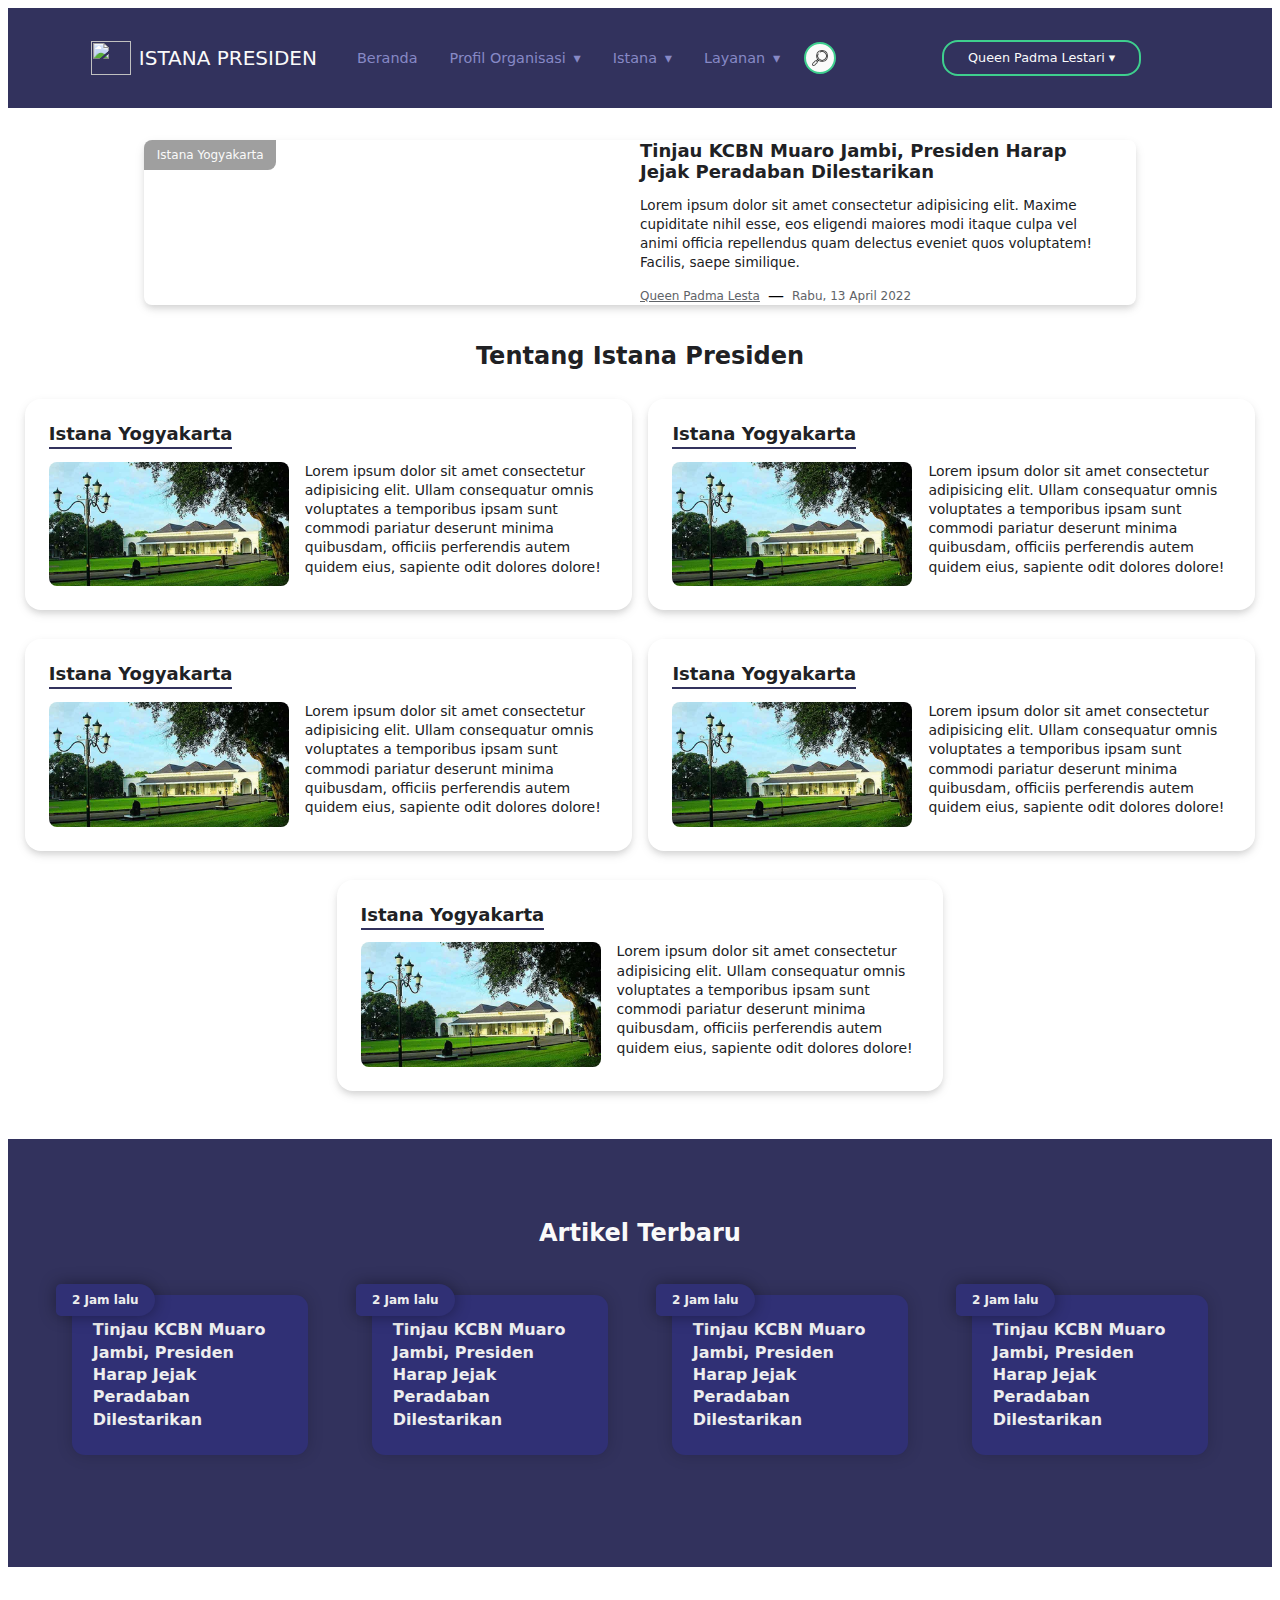
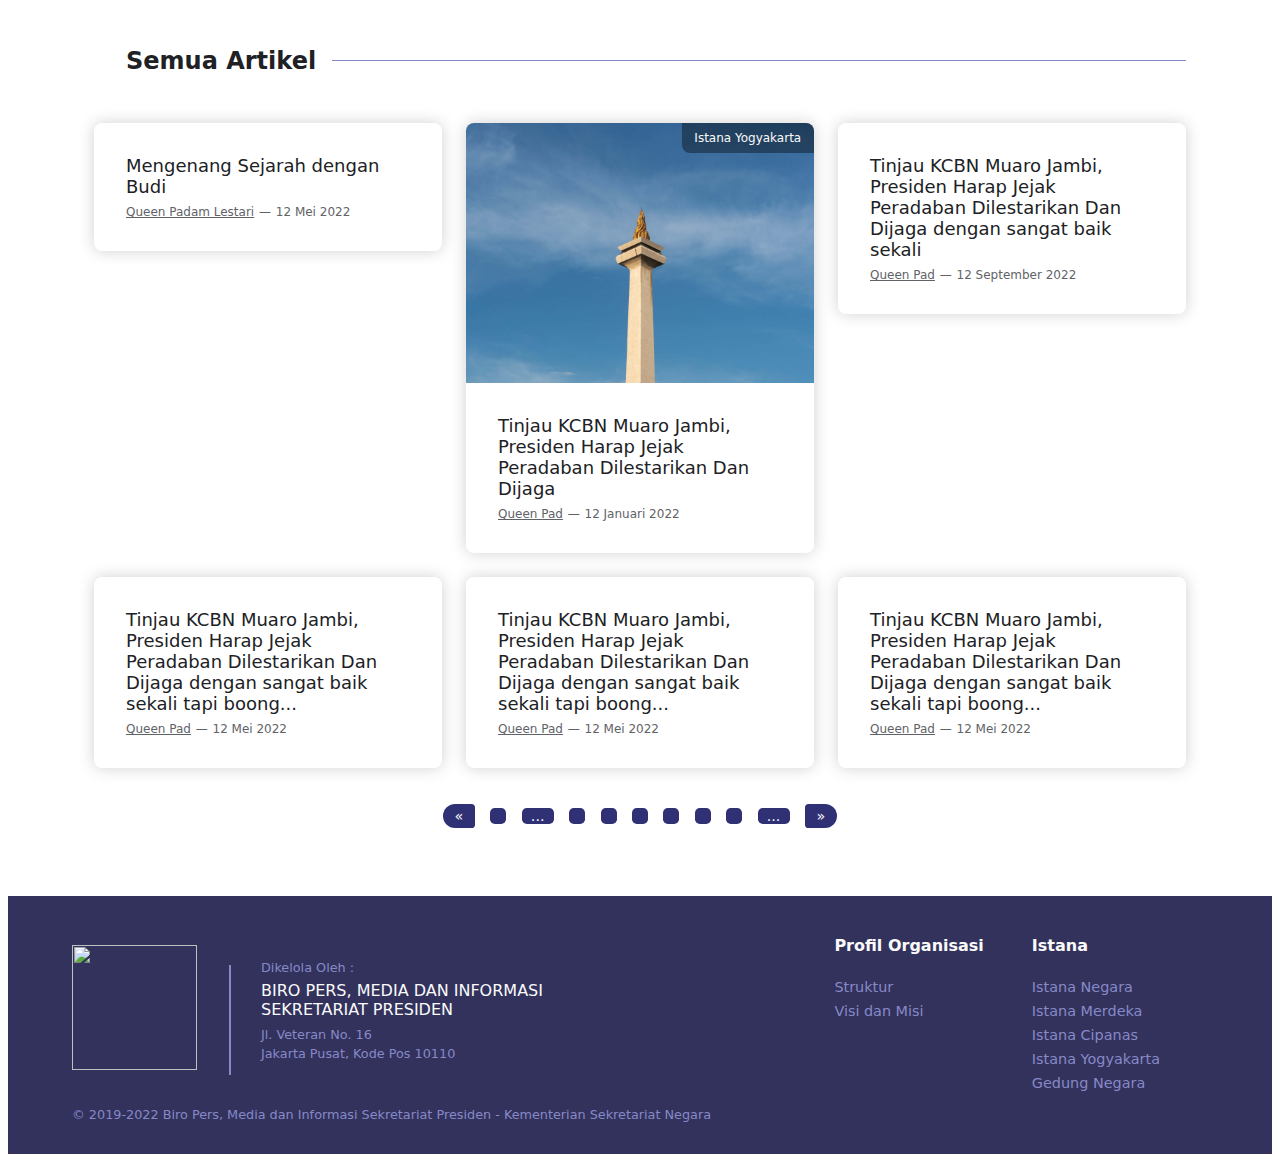
==== commit 427bc259: "content tambahan tentang istana presiden selesai" ====
--- a/index.html
+++ b/index.html
@@ -153,6 +153,24 @@
         </div>
     </div>
 
+    <!-- Breadcrumb / Nav Sekunder -->
+    <!-- <div class="container">
+        <div class="navContainer">
+            <div class="navList">
+                <span> Rekomendasi Artikel </span>
+            </div>
+            <div class="navList">
+                <span> Tentang Istana Presiden </span>
+            </div>
+            <div class="navList">
+                <span> Artikel Terbaru </span>
+            </div>
+            <div class="navList">
+                <span> Semua Artikel </span>
+            </div>
+        </div>
+    </div> -->
+
     <!-- About Istana Presiden -->
     <div class="aboutContainer">
         <div class="sectionTitle">
--- a/css/style.css
+++ b/css/style.css
@@ -423,7 +423,7 @@
         height: 1rem;
         display: block;
     }
-    @media screen and (max-width: 1024px) {
+    @media screen and (max-width: 1200px) {
         .searchIcon {
             display: none;
         }
@@ -731,7 +731,7 @@
 .searching form button:hover {
     background-color: var(--bgSecondaryHover);
 }
-@media screen and (max-width: 1024px) {
+@media screen and (max-width: 1200px) {
     div.searching {
         margin: 1.3rem auto;
         max-width: 52rem;
@@ -842,24 +842,27 @@
 
 /* About Istana Presiden */
 .aboutContainer {
-    margin: 3rem 0;
+    margin: 2rem 0 3rem;
+    display: flex;
+    flex-direction: column;
+    align-items: center;
 }
 .sectionTitle {
     width: max-content;
-    margin: 0 auto;
-    margin-bottom: 2rem;
+    margin: 0 auto 1.5rem;
+    padding: .3rem;
     color: var(--generalTeks);
-    position: relative;
-}
-.sectionTitle::before {
-    
+    background-color: white;
 }
 .istanaCard-Container {
     display: flex;
     flex-wrap: wrap;
     justify-content: space-evenly;
     align-items: center;
-    /* background-color: red; */
+    max-width: 1300px;
+}
+.istanaCard-Container .istanaCard:nth-of-type(n + 3) {
+    margin-top: 1.8rem;
 }
 .istanaCard {
     display: flex;
@@ -867,19 +870,23 @@
     text-decoration: none;
     color: var(--generalTeks);
     box-shadow: var(--shadowCard);
-    padding: 2rem;
+    padding: 1.5rem;
     border-radius: 1rem;
     width: max-content;
     transition: 300ms ease;
 }
 .istanaTitle {
+    display: flex;
+    margin-bottom: .8rem;
+}
+.istanaTitle h3 {
+    font-size: 1.125rem;
+    position: relative;
     width: max-content;
-    margin-bottom: .8rem;
     padding-bottom: .2rem;
     border-bottom: 2px solid var(--bgPrimary);
-    position: relative;
-}
-.istanaTitle::before {
+}
+.istanaTitle h3::before {
     content: '';
     position: absolute;
     left: 0;
@@ -889,7 +896,7 @@
     background-color: var(--bgtertiary);
     transition: 300ms ease;
 }
-.istanaCard:hover .istanaTitle::before {
+.istanaCard:hover .istanaTitle h3::before {
     width: 100%;
 }
 .istanaCard:hover {
@@ -898,11 +905,8 @@
 }
 .istanaProfil {
     display: flex;
-    /* background-color: red;     */
-    /* align-items: center; */
 }
 .istanaThumb {
-    /* background-color: red; */
     max-width: 15rem;
     max-height: 9.625rem;
     overflow: hidden;
@@ -910,17 +914,42 @@
 .istanaThumb img {
     display: block;
     max-width: 100%;
+    border-radius: .5rem;
 }
 .istanaInfo {
     font-size: .875rem;
     margin-left: 1rem;
     max-width: 34ch;
-    /* background-color: red; */
 }
 .istanaInfo p {
     margin: 0;
     line-height: 1.2rem;
 }
+/* About Istana Presiden Responsive Breakpoints */
+@media screen and (max-width: 1024px) {
+    .sectionTitle {
+        margin-bottom: 0;
+    }
+    .istanaCard-Container .istanaCard {
+        margin-top: 1.5rem;
+    }
+}
+@media screen and (max-width: 768px) {
+    .istanaCard {
+        padding-bottom: .5rem;
+        width: clamp(18rem, 80vw, 20rem);
+    }   
+    .istanaProfil {
+        flex-direction: column;
+    }
+    .istanaThumb {
+        max-width: 100%;
+    }
+    .istanaInfo {
+        margin: 1rem 0;
+    }
+}        
+
 
 
 
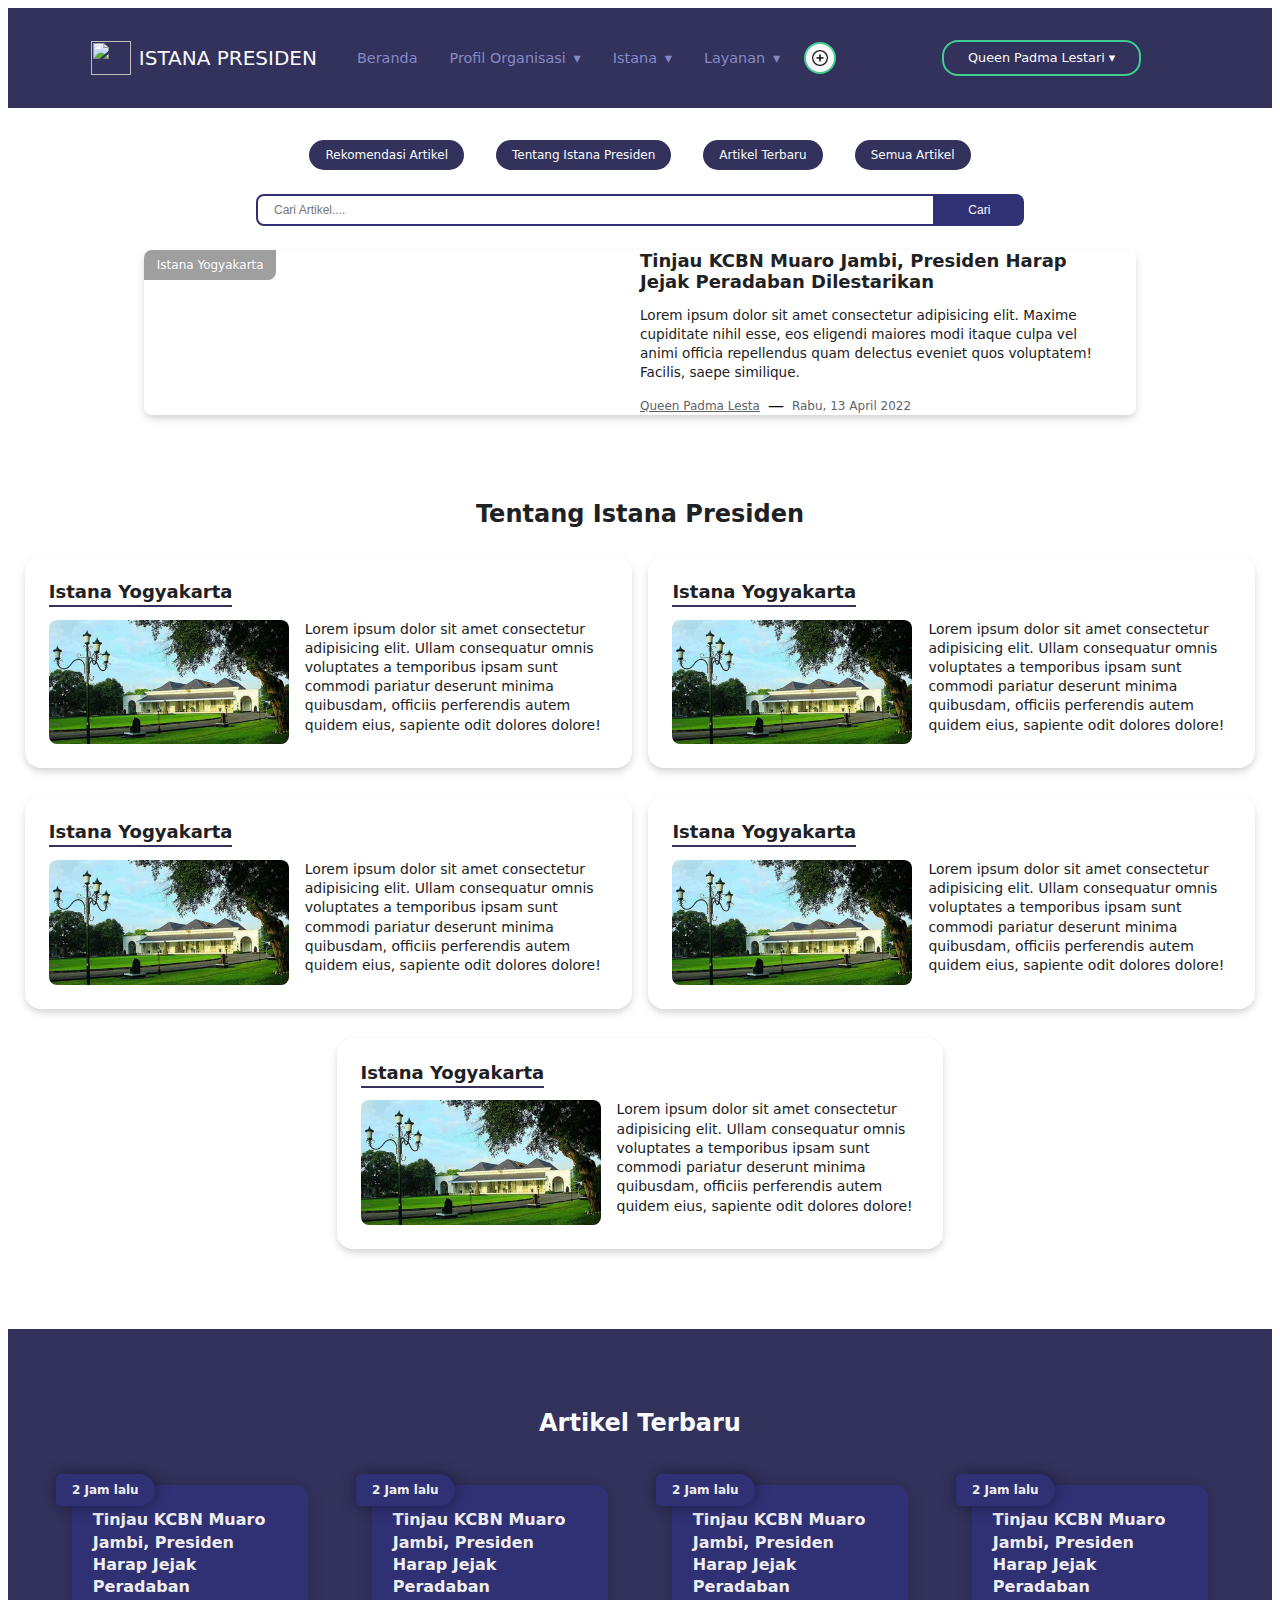
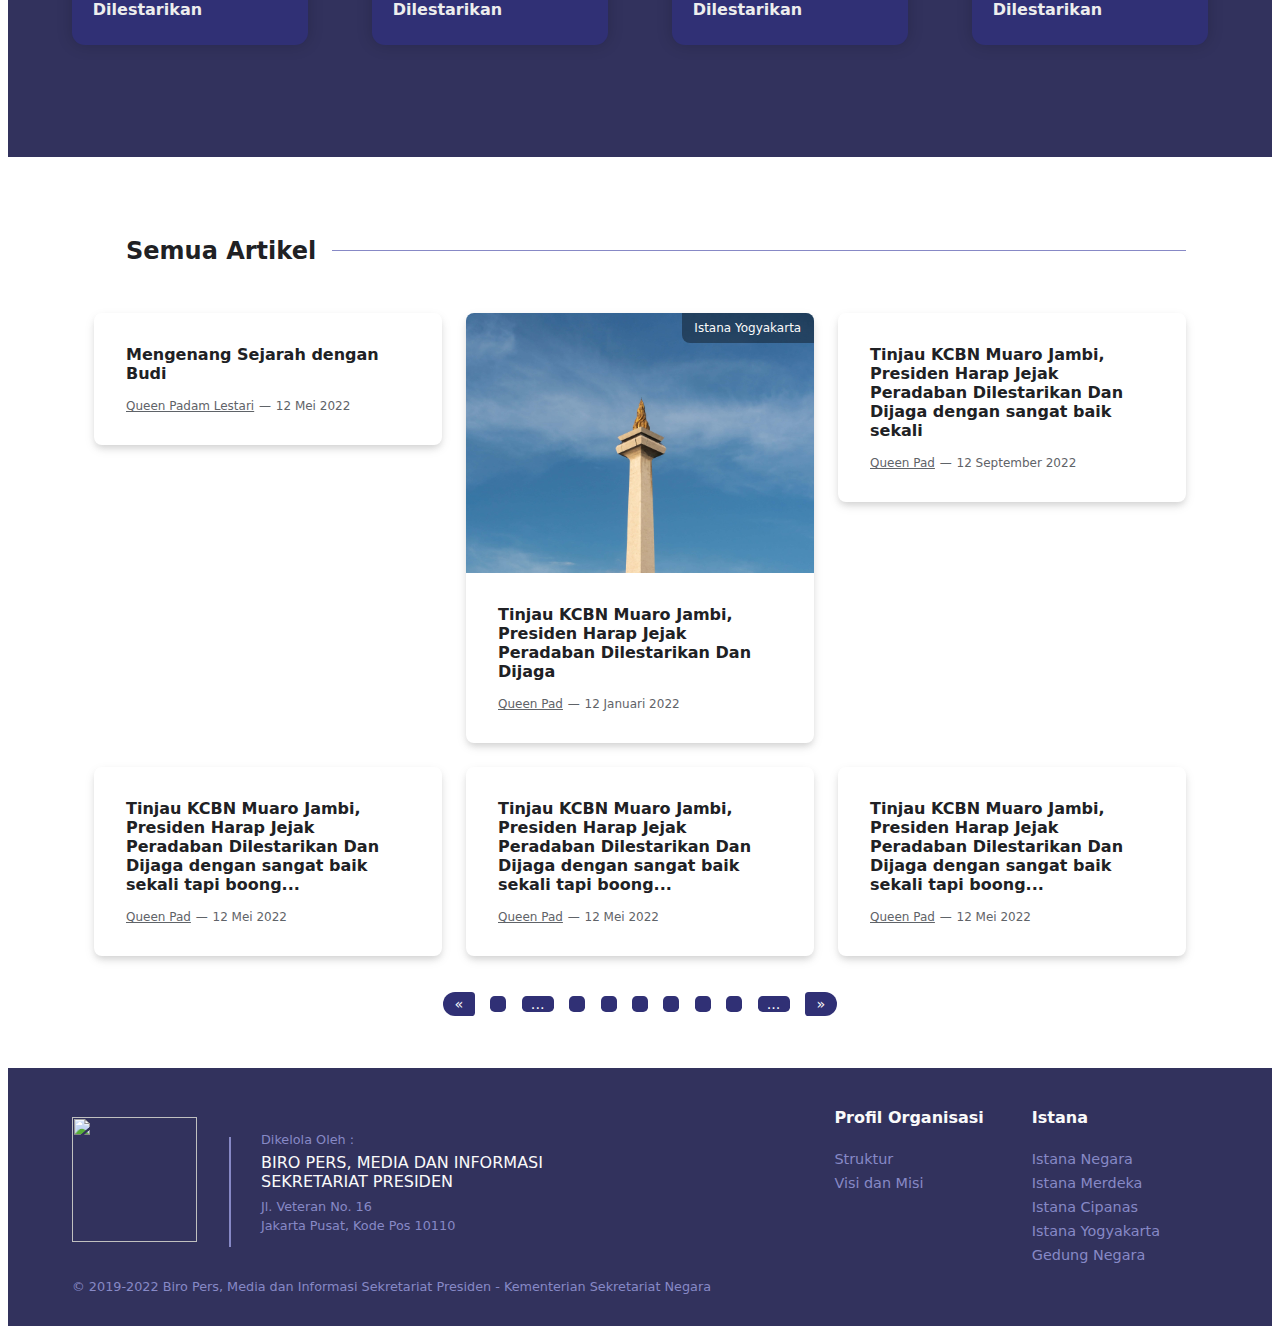
==== commit 66742bdf: "membuat nav sekunder" ====
--- a/index.html
+++ b/index.html
@@ -77,7 +77,7 @@
                     <li class="searchIcon">
                         <input type="checkbox">
                         <div class="icon">
-                            <img src="icons/searchIcon.png" >
+                            <img src="icons/add.png" >
                         </div>
                     </li>
                 </ul>
@@ -108,6 +108,24 @@
         </div>
     </nav>
 
+    <!-- Nav Sekunder -->
+    <div class="container">
+        <div class="navContainer">
+            <div class="navList">
+                <span> Rekomendasi Artikel </span>
+            </div>
+            <div class="navList">
+                <span> Tentang Istana Presiden </span>
+            </div>
+            <div class="navList">
+                <span> Artikel Terbaru </span>
+            </div>
+            <div class="navList">
+                <span> Semua Artikel </span>
+            </div>
+        </div>
+    </div>
+
     <!-- Searching -->
     <div class="container">
         <div class="searching">
@@ -152,24 +170,6 @@
             </div>
         </div>
     </div>
-
-    <!-- Breadcrumb / Nav Sekunder -->
-    <!-- <div class="container">
-        <div class="navContainer">
-            <div class="navList">
-                <span> Rekomendasi Artikel </span>
-            </div>
-            <div class="navList">
-                <span> Tentang Istana Presiden </span>
-            </div>
-            <div class="navList">
-                <span> Artikel Terbaru </span>
-            </div>
-            <div class="navList">
-                <span> Semua Artikel </span>
-            </div>
-        </div>
-    </div> -->
 
     <!-- About Istana Presiden -->
     <div class="aboutContainer">
--- a/css/style.css
+++ b/css/style.css
@@ -92,9 +92,10 @@
 .stp-btn {
     position: fixed;
     bottom: 4rem;
-    right: 1.5rem;
-    width: 50px;
-    height: 50px;
+    right: 1rem;
+    width: 40px;
+    height: 40px;
+    font-size: .75rem;
     background: linear-gradient(120deg, #bdf5dc, white) ;
     border-radius: 50%;
     display: flex;
@@ -114,7 +115,7 @@
 .stp-btn.active {
     opacity: 1;
     visibility: visible;
-    bottom: 2rem;
+    bottom: 1rem;
 }
 
 
@@ -615,71 +616,47 @@
 
 
 
-/* Jumlah Artikel */
-.ja-container {
-    width: 100%;
-    padding: 0 2rem;
-}
-.ja-container p {
-    display: flex;
-    font-weight: bold;
-}
-.ja-num {
-    margin-left: 1rem;
-    position: relative;
-    display: flex;
-    justify-content: center;
-    padding: 0 .3rem;
-}
-.ja-num::before {
-    content: '';
-    position: absolute;
-    width: 100%;
-    height: 3px;
+/* Nav Sekunder */
+.navContainer {
+    padding: 1.5rem 0;
+    width: 100%;
+    max-width: max-content;
+    margin: .5rem auto 0;
+    display: flex;
+    justify-content: space-evenly;
+    overflow-x: auto;
+}
+.navList {
+    background-color: var(--bgPrimary);
+    color: var(--lighter);
+    font-size: .75rem;
+    padding: .5rem 1rem;
     border-radius: 1rem;
-    bottom: -.2rem;
-    background: #56c995;
-}
-@media screen and (max-width:632px) {
-    div.ja-container {
-        padding: 0;
-    }
-}
-
-
-
-/* Page Article Title */
-.pageTitle {
-        width: 100%;
-        height: 60px;
-        margin-bottom: 2rem;
-        display: flex;
-        overflow: hidden;
-        padding: 0 2rem;
-        position: relative;
-}
-.p-Title {
-        display: flex;
-        align-items: center;
-        background: url(../icons/dots-bg.svg);
-        background-repeat: no-repeat;
-        background-size: contain;
-        padding: 0 1rem 0 0;
-        width: 100%;
-        height: 100%;
-}
-.p-Title h3 {
-        font-size: clamp(1.25rem, 2vw, 1.5rem);
-        color: var(--generalTeks);
-}
-.p-Title h3::after {
-        content: '';
-        position: absolute;
-        width: 100%;
-        height: 1px;
-        margin: 0 1rem;
-        bottom: 50%;
-        background-color: var(--textMutedLinks);
+    cursor: pointer;
+    min-width: max-content;
+}
+.navList span {
+    width: 100%;
+}
+.navList:not(:first-child) {
+    margin-left: 2rem;
+}
+@media screen and (max-width: 768px) {
+    .navContainer {
+        justify-content: flex-start;
+        max-width: 100%;
+        padding: 1rem 0 .8rem;
+    }
+    .navContainer::-webkit-scrollbar {
+        height: .3rem;
+    }
+    .navContainer::-webkit-scrollbar-thumb {
+        background-color: var(--bgPrimary);
+        border-radius: 1rem;
+    }
+    .navList:not(:first-child) {
+        margin-left: 1rem;
+    }
 }
 
 
@@ -687,15 +664,9 @@
 /* Searching */
 .searching {
     width: 100%;
-    max-width: 992px;
-    margin: 0rem auto 0rem;
-    opacity: 0;
-    transition: all 200ms;
-}
-.active {
+    max-width: 768px;
+    margin: 0 auto 1.5rem;
     opacity: 1;
-    margin: 2rem auto;
-    transition: all 200ms;
 }
 .searching form {
     display: flex;
@@ -731,11 +702,10 @@
 .searching form button:hover {
     background-color: var(--bgSecondaryHover);
 }
-@media screen and (max-width: 1200px) {
+@media screen and (max-width: 768px) {
     div.searching {
-        margin: 1.3rem auto;
+        margin: 1.3rem auto 1.3rem;
         max-width: 52rem;
-        opacity: 1;
     }
 }
 
@@ -748,7 +718,7 @@
     justify-content: center;
     align-items: center;
     flex-direction: column;
-    margin: 0rem 0 2rem;
+    margin: 0rem 0 0rem;
 }
 .costom-card-type1 {
     width: 100%;
@@ -842,7 +812,7 @@
 
 /* About Istana Presiden */
 .aboutContainer {
-    margin: 2rem 0 3rem;
+    margin: 5rem 0;
     display: flex;
     flex-direction: column;
     align-items: center;
@@ -935,6 +905,10 @@
     }
 }
 @media screen and (max-width: 768px) {
+    .aboutContainer {
+        margin: 3.5rem auto;
+        max-width: 698px;
+    }
     .istanaCard {
         padding-bottom: .5rem;
         width: clamp(18rem, 80vw, 20rem);
@@ -1022,6 +996,74 @@
 
 
 
+/* Jumlah Artikel */
+.ja-container {
+    width: 100%;
+    padding: 0 2rem;
+}
+.ja-container p {
+    display: flex;
+    font-weight: bold;
+}
+.ja-num {
+    margin-left: 1rem;
+    position: relative;
+    display: flex;
+    justify-content: center;
+    padding: 0 .3rem;
+}
+.ja-num::before {
+    content: '';
+    position: absolute;
+    width: 100%;
+    height: 3px;
+    border-radius: 1rem;
+    bottom: -.2rem;
+    background: #56c995;
+}
+@media screen and (max-width:632px) {
+    div.ja-container {
+        padding: 0;
+    }
+}
+
+
+
+/* Page Article Title */
+.pageTitle {
+    width: 100%;
+    height: 60px;
+    margin-bottom: 2rem;
+    display: flex;
+    overflow: hidden;
+    padding: 0 2rem;
+    position: relative;
+}
+.p-Title {
+    display: flex;
+    align-items: center;
+    background: url(../icons/dots-bg.svg);
+    background-repeat: no-repeat;
+    background-size: contain;
+    padding: 0 1rem 0 0;
+    width: 100%;
+    height: 100%;
+}
+.p-Title h3 {
+    font-size: clamp(1.25rem, 2vw, 1.5rem);
+    color: var(--generalTeks);
+}
+.p-Title h3::after {
+    content: '';
+    position: absolute;
+    width: 100%;
+    height: 1px;
+    margin: 0 1rem;
+    bottom: 50%;
+    background-color: var(--textMutedLinks);
+}
+
+
 
 /* Costom card - 2 */
 .container-grid {
@@ -1043,7 +1085,7 @@
         height: max-content;
         position: relative;
         border-radius: .5rem;
-        box-shadow: 0 0 1rem #00000030;
+        box-shadow: var(--shadowCard);
 }
 .thumbnail-card {
     position: relative;
@@ -1080,14 +1122,14 @@
         margin: 0;
         color: var(--generalTeks);
         text-decoration: none;
-        font-weight: 500;
-        font-size: 1.125rem;
+        font-weight: bold;
+        font-size: 1rem;
 }
 .footer-card {
     display: flex;
     width: 100%;
     align-items: center;
-    padding: 0rem 0 2rem 2rem;
+    padding: .5rem 0 2rem 2rem;
 }
 .footer-card .separator {
     margin: 0 .3rem;
@@ -1274,7 +1316,7 @@
 /* Footer */
 .footer-container {
     width: 100%;
-    margin-top: 4rem;
+    margin-top: 3rem;
     background-color: var(--bgPrimary);
     display: flex;
     justify-content: center;
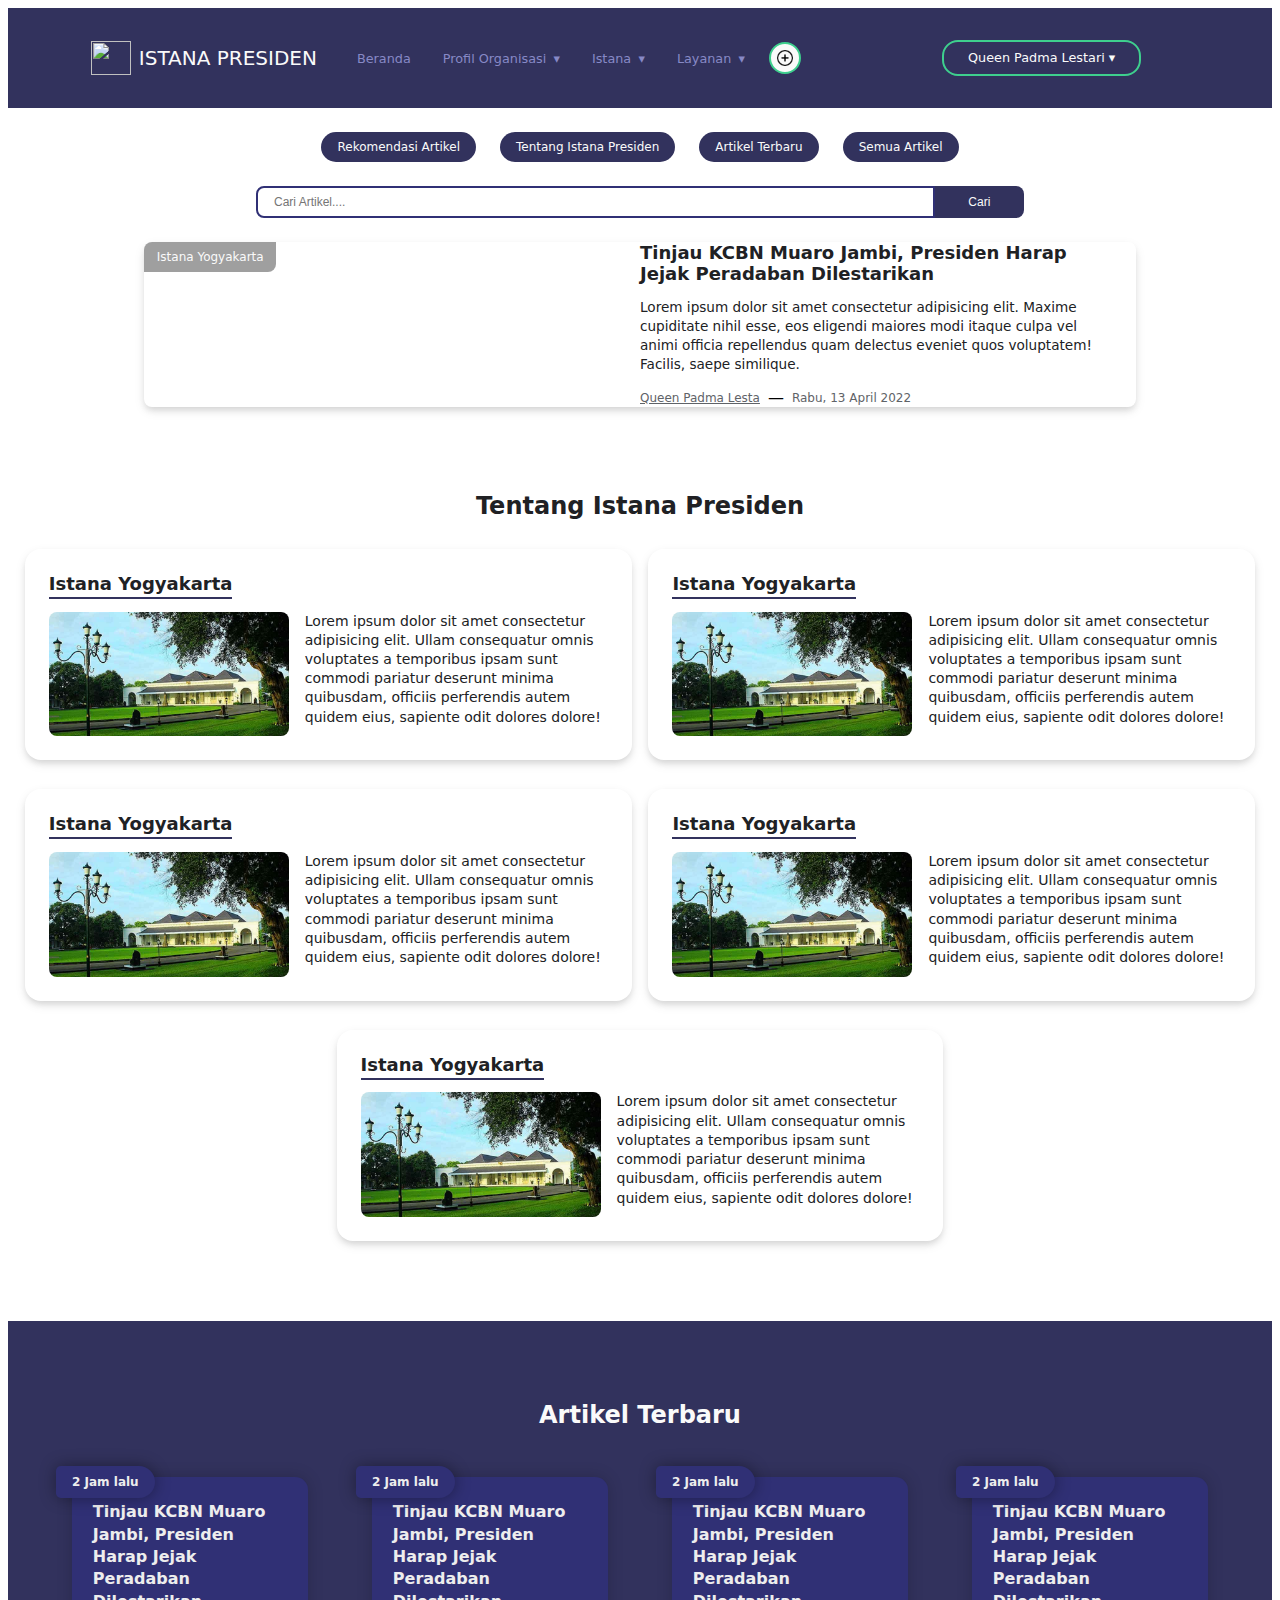
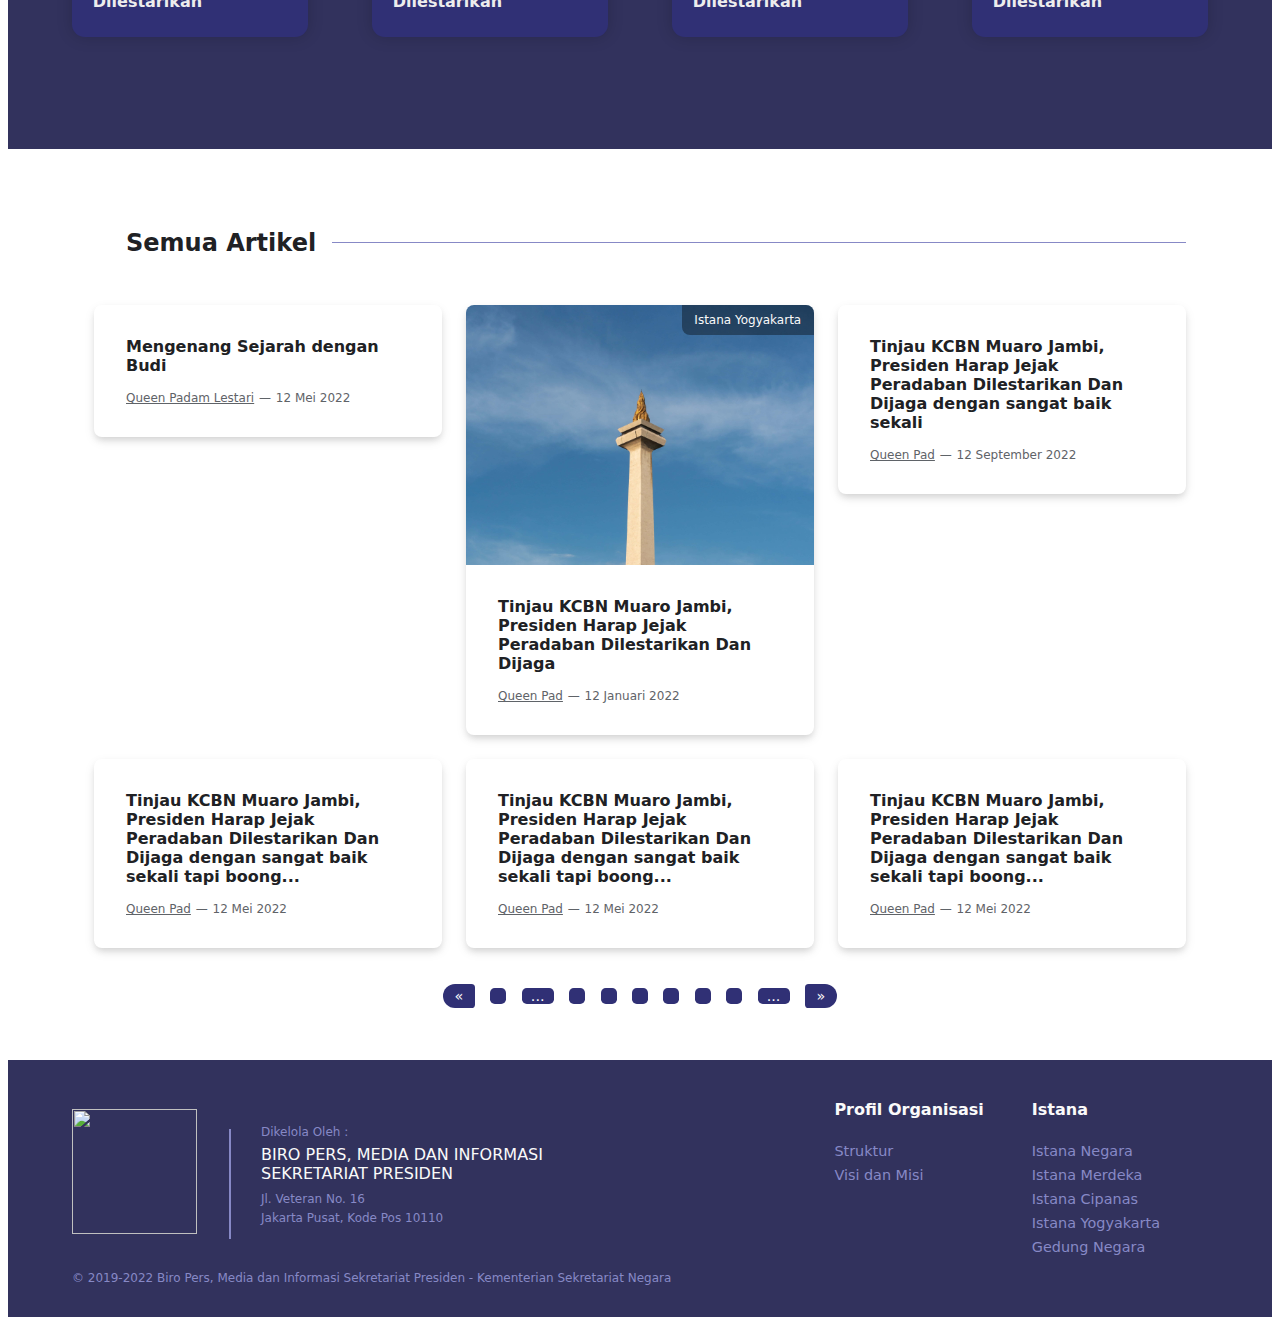
==== commit 468928c6: "membuat sticky nav sekunder" ====
--- a/index.html
+++ b/index.html
@@ -19,8 +19,6 @@
 
     <!-- Announcement -->
 
-    <!-- Share Link -->
-
     <!-- navbar - 1 -->
     <nav class="navbar bg-costom style">
         <div class="container">
--- a/css/style.css
+++ b/css/style.css
@@ -158,11 +158,12 @@
     padding: 0 2rem;
     list-style: none;
     align-items: center;
+    --fsLink: .8rem;
 }
 .navbar-nav .nav-item {
     width: max-content;
     margin-right: 1rem;
-    font-size: .9rem;
+    font-size: var(--fsLink);
 }
 .navbar-nav .nav-item .nav-link:hover {
     color: var(--lighter);
@@ -191,7 +192,7 @@
     }
     .navbar-nav:not(.login-reg) .nav-item > .nav-link {
         position: relative;
-        font-size: .9rem;
+        font-size: var(--fsLink);
     }
     .navbar-nav:not(.login-reg) .nav-item > .nav-link:hover::before {
         width: 100%;
@@ -250,7 +251,7 @@
         align-items: center;
         box-sizing: border-box;
         padding: 1rem 2rem;
-        font-size: .9rem;
+        font-size: var(--fsLink);
         text-decoration: none;
         color: var(--textMutedLinks);
         transition: 300ms;
@@ -305,7 +306,7 @@
         cursor: pointer;
     }
     .user-valid-info > span {
-        font-size: .8rem;
+        font-size: var(--fsLink);
         color: var(--lighter);
         line-height: 0;
     }
@@ -385,7 +386,7 @@
         align-items: center;
         width: 120px;
         height: 40px;
-        font-size: .8rem;
+        font-size: var(--fsLink);
         transition: 300ms;
         line-height: 0;
         border-radius: .25rem;
@@ -621,10 +622,24 @@
     padding: 1.5rem 0;
     width: 100%;
     max-width: max-content;
-    margin: .5rem auto 0;
+    margin: 0 auto;
     display: flex;
     justify-content: space-evenly;
     overflow-x: auto;
+    transition: 300ms ease;
+}
+.navContainer.sticky {
+    position: fixed;
+    top: 0;
+    left: 0;
+    right: 0;
+    margin: 0;
+    max-width: 100%;
+    justify-content: center;
+    box-shadow: var(--shadowCard);
+    padding: 1rem .5rem;
+    background-color: var(--lighter);
+    z-index: 99;
 }
 .navList {
     background-color: var(--bgPrimary);
@@ -639,13 +654,16 @@
     width: 100%;
 }
 .navList:not(:first-child) {
-    margin-left: 2rem;
+    margin-left: 1.5rem;
 }
 @media screen and (max-width: 768px) {
     .navContainer {
         justify-content: flex-start;
         max-width: 100%;
         padding: 1rem 0 .8rem;
+    }
+    .navContainer.sticky {
+        justify-content: flex-start;
     }
     .navContainer::-webkit-scrollbar {
         height: .3rem;
@@ -689,7 +707,7 @@
 .searching form button {
     outline: none;
     border: none;
-    background-color: var(--bgSecondary);
+    background-color: var(--bgPrimary);
     color: var(--lighter);
     cursor: pointer;
     line-height: 0;
@@ -697,10 +715,6 @@
     font-size: .75rem;
     width: 6.25rem;
     height: var(--heightChild);
-    transition: 300ms;
-}
-.searching form button:hover {
-    background-color: var(--bgSecondaryHover);
 }
 @media screen and (max-width: 768px) {
     div.searching {
@@ -1358,7 +1372,7 @@
     text-transform: uppercase;
 }
 .info-media-profil > span {
-    font-size: .8rem;
+    font-size: .75rem;
     color: var(--textMutedLinks);
 }
 .links-media-footer {
@@ -1387,7 +1401,7 @@
     margin-right: 3rem;
 }
 .copyright-footer {
-    font-size: .8rem;
+    font-size: .75rem;
     color: var(--textMutedLinks);
     padding-top: 1rem;
 }
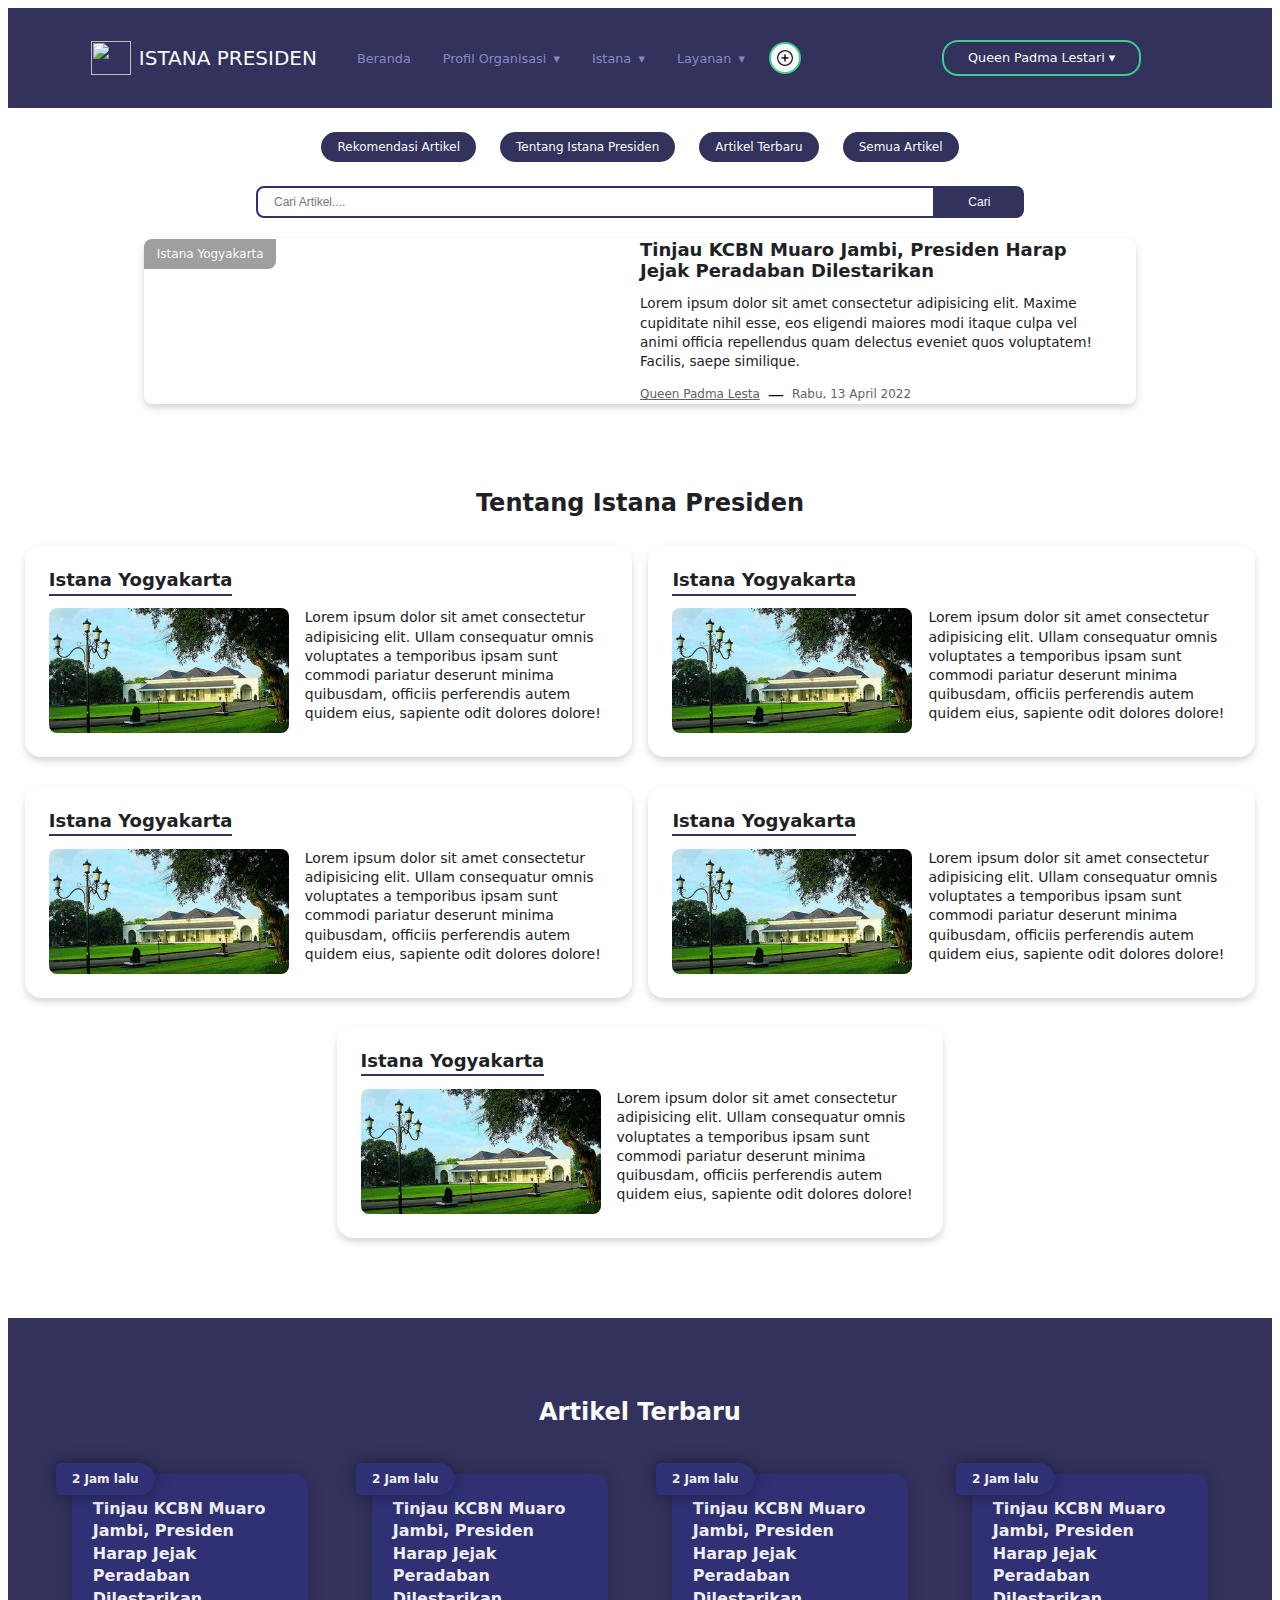
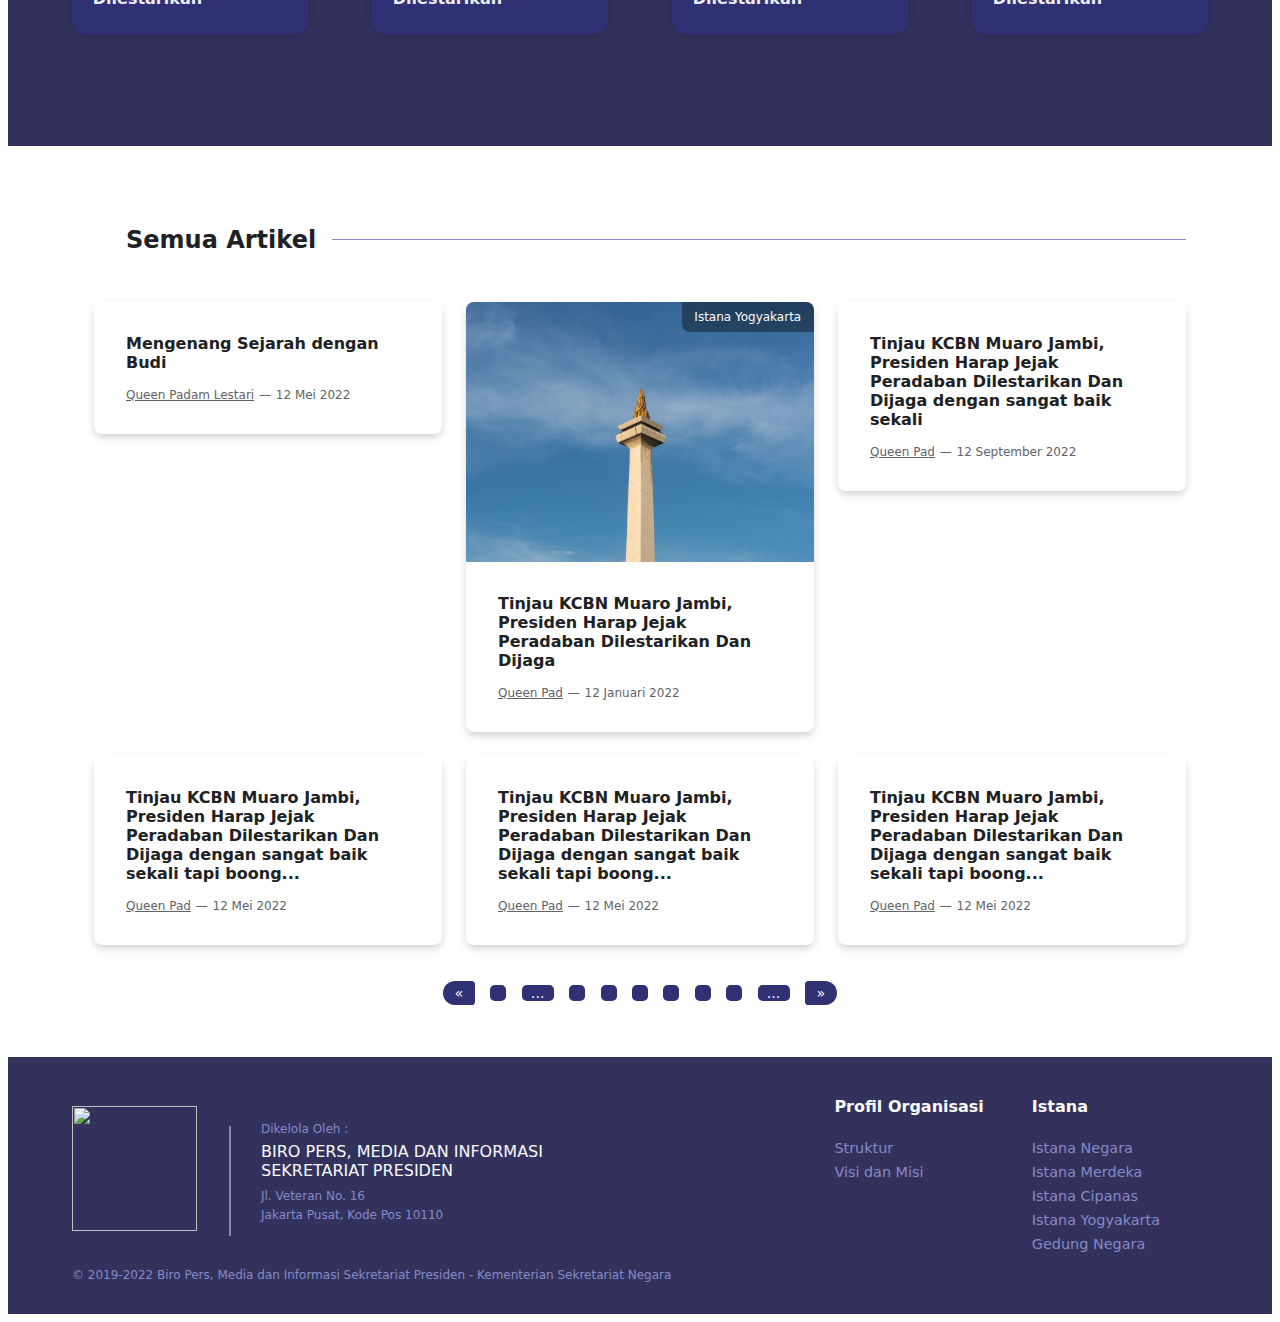
==== commit 6fa4d09e: "push" ====
--- a/index.html
+++ b/index.html
@@ -109,16 +109,16 @@
     <!-- Nav Sekunder -->
     <div class="container">
         <div class="navContainer">
-            <div class="navList">
+            <div class="navList" data-navName="rekomendasiArtikel">
                 <span> Rekomendasi Artikel </span>
             </div>
-            <div class="navList">
+            <div class="navList" data-navName="tentangIstana">
                 <span> Tentang Istana Presiden </span>
             </div>
-            <div class="navList">
+            <div class="navList" data-navName="artikelTerbaru">
                 <span> Artikel Terbaru </span>
             </div>
-            <div class="navList">
+            <div class="navList" data-navName="semuaArtikel">
                 <span> Semua Artikel </span>
             </div>
         </div>
@@ -170,7 +170,7 @@
     </div>
 
     <!-- About Istana Presiden -->
-    <div class="aboutContainer">
+    <div class="aboutContainer" id="tentangIstana">
         <div class="sectionTitle">
             <h2> Tentang Istana Presiden </h2>
         </div>
@@ -244,7 +244,7 @@
     </div>
 
     <!-- Costom HalfCard -->
-    <div class="container-halfCard">
+    <div class="container-halfCard" id="artikelTerbaru">
         <h2 class="halfCard-header">
             Artikel Terbaru
         </h2>
@@ -273,7 +273,7 @@
     </div>
 
     <!-- Costom Card Type-2 -->
-    <div class="container-grid">
+    <div class="container-grid" id="semuaArtikel">
         <!-- Category Title -->
         <div class="pageTitle">
             <section class="p-Title">
--- a/css/style.css
+++ b/css/style.css
@@ -656,7 +656,7 @@
 .navList:not(:first-child) {
     margin-left: 1.5rem;
 }
-@media screen and (max-width: 768px) {
+@media screen and (max-width: 767px) {
     .navContainer {
         justify-content: flex-start;
         max-width: 100%;
@@ -683,7 +683,7 @@
 .searching {
     width: 100%;
     max-width: 768px;
-    margin: 0 auto 1.5rem;
+    margin: 0rem auto 1.3rem;
     opacity: 1;
 }
 .searching form {
@@ -716,7 +716,7 @@
     width: 6.25rem;
     height: var(--heightChild);
 }
-@media screen and (max-width: 768px) {
+@media screen and (max-width: 767px) {
     div.searching {
         margin: 1.3rem auto 1.3rem;
         max-width: 52rem;
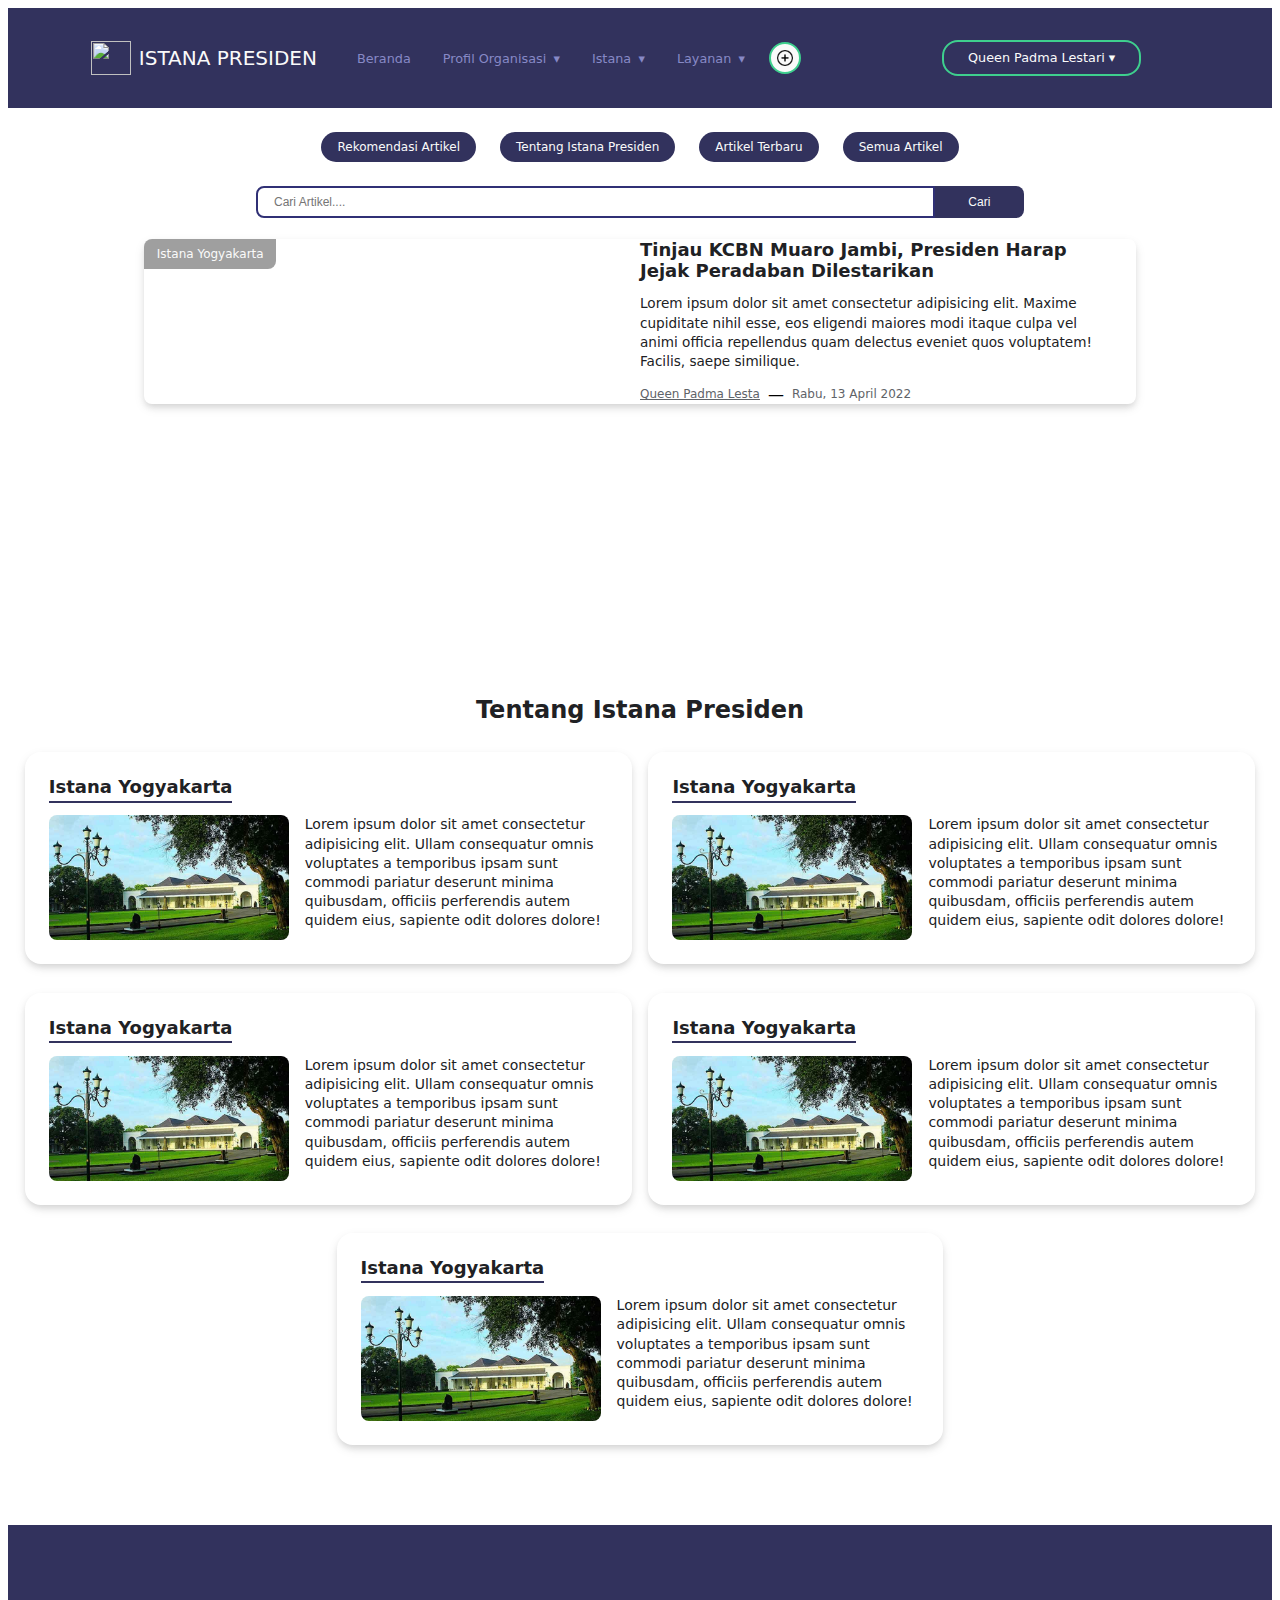
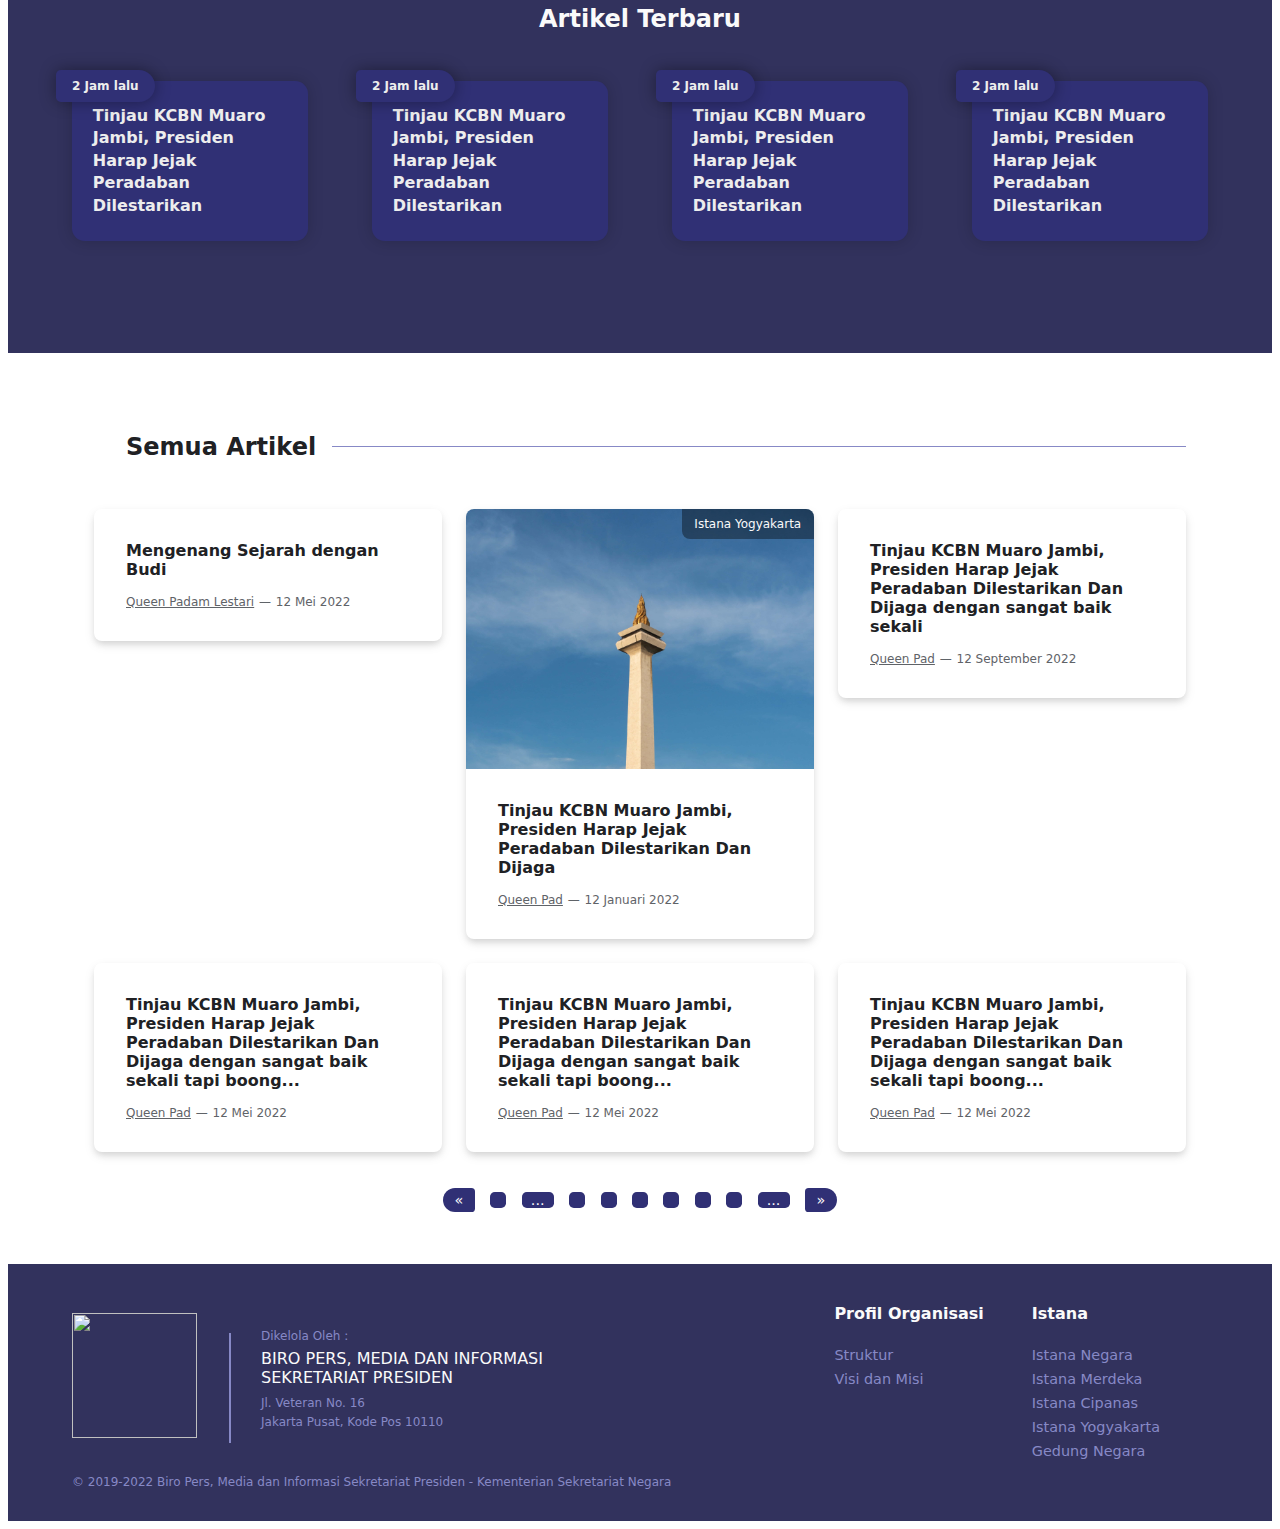
==== commit 4c518100: "membuat fitur global message" ====
--- a/index.html
+++ b/index.html
@@ -15,9 +15,7 @@
 </head>
 <body>
     <!-- Scroll To Top Button -->
-    <div class="stp-btn"> ▲ </div>
-
-    <!-- Announcement -->
+    <div class="stp-btn" title="Meluncur ke atas"> ▲ </div>
 
     <!-- navbar - 1 -->
     <nav class="navbar bg-costom style">
@@ -135,7 +133,7 @@
     </div>
 
     <!-- Costom Card Type 1 -->
-    <div class="container">
+    <div class="container" id="rekomendasiArtikel">
         <div class="container-costom-card-type1">
             <div class="costom-card-type1">
                 <section class="thumbnail-card-type1">
@@ -166,6 +164,30 @@
                     </div>
                 </section>
             </div>
+        </div>
+    </div>
+
+    <!-- Message -->
+    <div class="container">
+        <div class="messageContainer">
+            <div class="messageContent" open>
+                <div class="header">
+                    <h5> Pengumuman </h5>
+                    <h3> Besok makan padang oy!1!1! </h3>
+                </div>
+                <div class="body">
+                    <p>Lorem ipsum dolor sit amet consectetur adipisicing elit. Eum, tempora explicabo! Nemo suscipit esse veniam dicta expedita asperiores consectetur illum fugit reprehenderit voluptatibus obcaecati provident, beatae ducimus assumenda, optio eius!</p>
+                </div>
+                <div class="footer">
+                    <span> Rabu, 12 April 2022 - 18:57 WIB </span>
+                </div>
+                <div class="close">×</div>
+            </div>
+        </div>
+        <div class="pinnedMessage" title="Pengumuman">
+            <button type="button"> 
+                <img src="icons/pengumuman.png" width="20" height="20">
+            </button>
         </div>
     </div>
 
--- a/css/style.css
+++ b/css/style.css
@@ -88,7 +88,7 @@
 
 
 
-/* Scroll To Top Button */
+/* Top Button */
 .stp-btn {
     position: fixed;
     bottom: 4rem;
@@ -725,6 +725,109 @@
 
 
 
+/* Message */
+.messageContainer {
+    max-width: max-content;
+    margin: 2rem auto;
+    --bgMessage: #d6fcfc;
+}
+.messageContent {
+    width: 100%;
+    display: flex;
+    flex-direction: column;
+    justify-content: center;
+    background-color: var(--bgMessage);
+    box-shadow: var(--shadowCard);
+    color: var(--generalTeks);
+    padding: 2rem;
+    border-radius: .5rem;
+    position: relative;
+    opacity: 0;
+}
+.messageContent .header {
+    margin-bottom: .5rem;
+}
+.messageContent .body {
+    max-width: 75ch;
+    margin-bottom: .5rem;
+    font-size: .8rem;
+}
+.messageContent .body p {
+    margin: 0;
+}
+.messageContent .footer {
+    padding: 0;
+    color: var(--subTeks);
+    font-size: .75rem;
+}
+.messageContent .close {
+    position: absolute;
+    top: -.6rem;
+    right: -1rem;
+    padding: .5rem .8rem;
+    border-radius: 50%;
+    font-size: 1.2rem;
+    width: max-content;
+    background-color: var(--bgMessage);
+    cursor: pointer;
+}
+.pinnedMessage {
+    position: fixed;
+    z-index: 99;
+    position: fixed;
+    bottom: 1rem;
+    left: 1rem;
+    transform: translateY(-3rem);
+    opacity: 0;
+    width: max-content;
+    transition: 500ms ease;
+}
+.pinnedMessage button {
+    font-size: .75rem;
+    outline: 0;
+    border: 2px solid var(--bgtertiary);
+    width: 40px;
+    height: 40px;
+    display: flex;
+    justify-content: center;
+    align-items: center;
+    border-radius: 50%;
+    background: linear-gradient(120deg, #bdf5dc, white) ;
+    cursor: pointer;
+}
+.pinnedMessage.active {
+    opacity: 1;
+    transform: translateY(0);
+}
+    /* Message Animation */
+    @keyframes msgAnimateOpen {
+        from {
+            opacity: 0;
+            transform: translateY(2rem);
+        }
+
+        to {
+            opacity: 1;
+            transform: translateY(0);
+        }
+    }
+    @keyframes msgAnimateClose {
+        from {
+            opacity: 1;
+        }
+
+        to {
+            opacity: 0;
+        }
+    }
+    .messageContent[open] {
+        animation: msgAnimateOpen 500ms ease forwards;
+    }
+    .messageContent[closing] {
+        animation: msgAnimateClose 500ms ease forwards;
+    }
+
+
 /* Costom Card - 1 */
 .container-costom-card-type1 {
     width: 100%;
